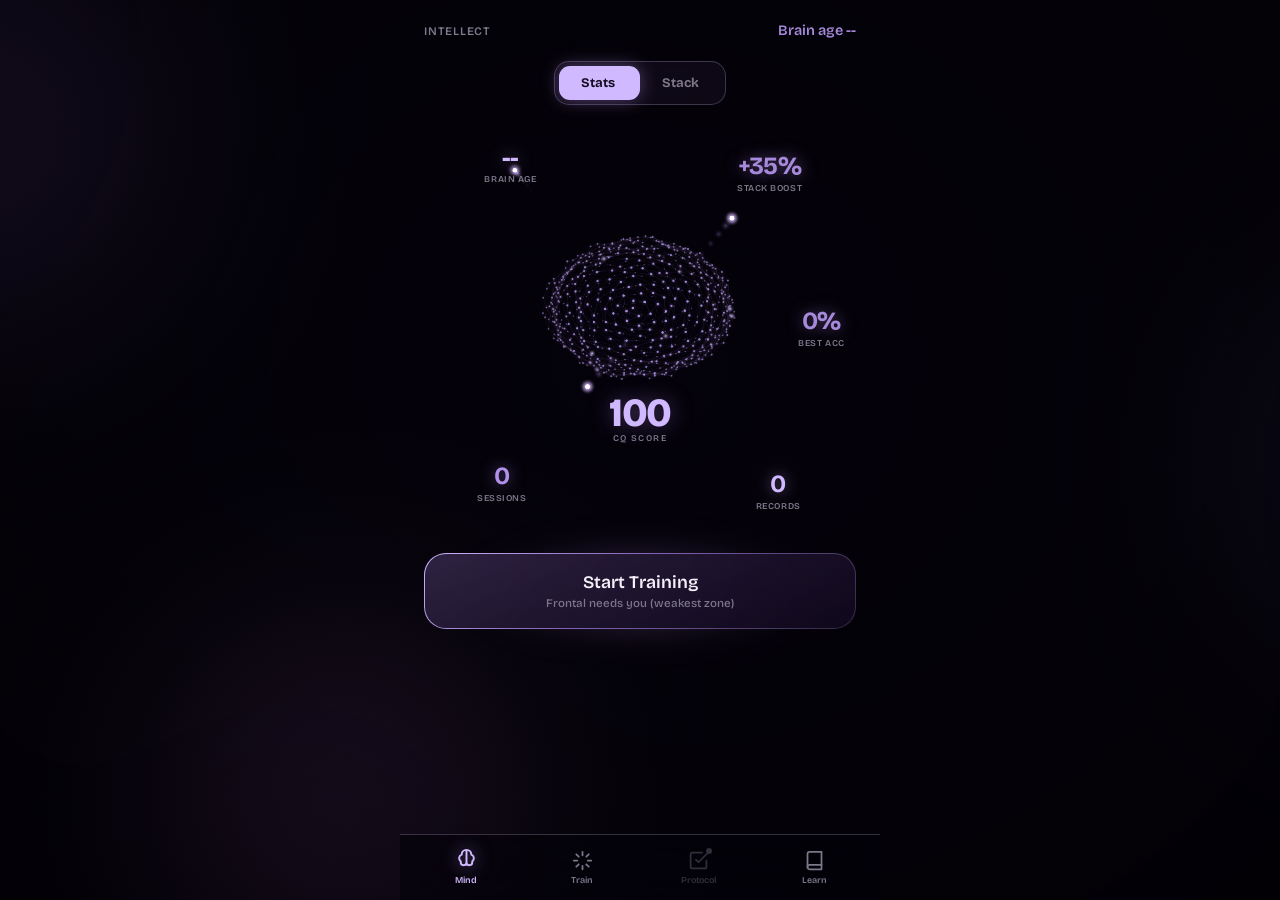
==== index.html @ cccf5d1f "restore: bring back exact v5 (Stats/Stack in-place toggle, straight comets)" ====
<!DOCTYPE html>
<html lang="en">
<head>
  <meta charset="UTF-8">
  <meta name="viewport" content="width=device-width, initial-scale=1.0, maximum-scale=1.0, user-scalable=no, viewport-fit=cover">
  <meta name="theme-color" content="#0c0716">
  <title>BrainMax</title>
  <link rel="preconnect" href="https://fonts.googleapis.com">
  <link rel="preconnect" href="https://fonts.gstatic.com" crossorigin>
  <link href="https://fonts.googleapis.com/css2?family=Bricolage+Grotesque:opsz,wght@12..96,300;12..96,400;12..96,500;12..96,600;12..96,700;12..96,800&family=JetBrains+Mono:wght@500;600;700&display=swap" rel="stylesheet">
  <link rel="stylesheet" href="./styles/tokens.css?v=12">
  <link rel="stylesheet" href="./styles/base.css?v=12">
  <link rel="stylesheet" href="./styles/layout.css?v=12">
  <link rel="stylesheet" href="./styles/stats.css?v=12">
  <link rel="stylesheet" href="./styles/train.css?v=12">
  <link rel="stylesheet" href="./styles/stack.css?v=12">
  <link rel="stylesheet" href="./styles/protocol.css?v=12">
  <link rel="stylesheet" href="./styles/learn.css?v=12">
  <link rel="stylesheet" href="./styles/reader.css?v=12">
  <link rel="stylesheet" href="./styles/game.css?v=12">
</head>
<body>
  <div class="aurora"><div class="aurora-blob ab1"></div><div class="aurora-blob ab2"></div><div class="aurora-blob ab3"></div></div>
  <div class="dim"></div>
  <div class="phone">
    <header class="header"><div class="h-context" id="ctx">Intellect</div><div class="h-age" id="ageBadge">Brain age --</div></header>
    <div class="views"><div class="track" id="track">

      <section class="view enter mind" data-view="mind" id="mindView" data-mode="stats">
        <div class="mode-toggle" id="modeToggle">
          <button class="on" data-mode="stats">Stats</button>
          <button data-mode="stack">Stack</button>
          <span class="mode-pill" id="modePill"></span>
        </div>

        <div class="const-stage" id="constStage">
          <canvas id="statLines"></canvas>

          <div class="brain-layer stats-layer">
            <canvas id="brainCanvas" width="440" height="400"></canvas>
            <div class="bc-cq" id="cqNum">100</div><div class="bc-lbl">CQ Score</div>
          </div>
          <div class="brain-layer stack-layer">
            <canvas id="stackBrain" width="420" height="380"></canvas>
            <div class="sb-syn" id="synergyVal">+42%</div><div class="sb-lbl">Synergy</div>
          </div>

          <div class="node-group stats-nodes">
            <div class="node" style="top:12%;left:20%"><div class="node-v nv-green" id="statAge">--</div><div class="node-l">Brain Age</div></div>
            <div class="node" style="top:14%;left:80%"><div class="node-v nv-warm" id="stackStat">+42%</div><div class="node-l">Stack Boost</div></div>
            <div class="node" style="top:86%;left:18%"><div class="node-v nv-accent" id="statSessions">0</div><div class="node-l">Sessions</div></div>
            <div class="node" style="top:88%;left:82%"><div class="node-v nv-pink" id="statRecords">0</div><div class="node-l">Records</div></div>
            <div class="node" style="top:50%;left:92%"><div class="node-v nv-cyan" id="statBest">0%</div><div class="node-l">Best Acc</div></div>
          </div>
          <div class="node-group stack-nodes" id="stackNodes"></div>
        </div>

        <div class="mind-foot">
          <div class="foot-layer stats-foot">
            <div class="glow-btn"><button class="gb-inner" id="frontierBtn">Start Training<span class="gb-sub" id="fireSub">Your frontier is waiting</span><canvas class="gb-particles" id="fireCanvas"></canvas></button></div>
          </div>
          <div class="foot-layer stack-foot">
            <div class="stack-eff"><div class="eff-item"><div class="eff-v nv-green" id="effCount">5</div><div class="eff-l">Active</div></div><div class="eff-item"><div class="eff-v nv-warm" id="effTotal">+42%</div><div class="eff-l">Total Boost</div></div><div class="eff-item"><div class="eff-v nv-accent" id="effTop">Semax</div><div class="eff-l">Strongest</div></div></div>
            <button class="stack-add" id="addBtn">+ Add compound</button>
          </div>
        </div>
      </section>

      <section class="view train-view" data-view="train">
        <div class="screen-head"><div class="screen-title">Train</div><div class="screen-sub">Swipe cards. Faster + accurate = more CQ.</div></div>
        <div class="tc-wrap"><div class="tc-track" id="tcTrack"></div><div class="tc-explain"><div class="tc-explain-h">What it trains</div><div class="tc-explain-t" id="tcExplainT"></div></div><div class="tc-dots" id="tcDots"></div></div>
      </section>
      <section class="view enter" data-view="protocol">
        <div class="screen-head"><div class="screen-title">Protocol</div><div class="screen-sub">Today's sequence.</div></div>
        <div class="lock-state" id="lockState"><div class="lock-icon"><svg viewBox="0 0 24 24"><rect x="5" y="11" width="14" height="10" rx="2"/><path d="M8 11V7a4 4 0 018 0v4"/></svg></div><div class="lock-title">Complete a session to unlock</div><div class="lock-desc">Your protocol generates after one training session.</div><div class="lock-progress"><div class="lock-bar"><div class="lock-fill" id="lockFill" style="width:0%"></div></div><div class="lock-count" id="lockCount">0 / 1 session</div></div><div class="lock-hint" id="goTrainHint">→ Go to Train</div></div>
        <div class="proto-wrap" id="protoWrap">
          <div class="proto-item"><div class="proto-check on"></div><div><div class="proto-n done">Mental Rotation</div><div class="proto-d">Parietal</div></div></div>
          <div class="proto-item"><div class="proto-check"></div><div><div class="proto-n">Adaptive Math</div><div class="proto-d">Frontal</div></div></div>
          <div class="proto-item"><div class="proto-check"></div><div><div class="proto-n">Creative Flow</div><div class="proto-d">Creativity</div></div></div>
          <div class="proto-item"><div class="proto-check"></div><div><div class="proto-n">Critical Thinking</div><div class="proto-d">Reasoning</div></div></div>
        </div>
      </section>
      <section class="view learn-view" data-view="learn" style="padding:0">
        <div class="map-hint">Pinch to zoom · drag to explore the library</div>
        <div class="map-vp" id="mapVp"><div class="map-world" id="mapWorld"><canvas id="mapLines" width="900" height="900"></canvas></div></div>
      </section>
    </div></div>
    <div class="reader" id="reader"><div class="reader-top"><div class="reader-back" id="readerBack"><svg viewBox="0 0 24 24"><path d="M15 18l-6-6 6-6"/></svg> Back</div></div><div class="reader-body" id="readerBody"></div></div>
    <div class="game" id="game"><div class="game-top"><div class="game-quit" id="gameQuit">✕</div><div class="game-title" id="gameTitle"></div><div class="game-level" id="gameLevel"></div></div><div class="timer-bar"><div class="timer-fill" id="timerFill"></div></div><div class="game-progress"><div class="game-progress-fill" id="gameProg"></div></div><div class="game-body" id="gameBody"></div></div>
    <div class="modal-back" id="modalBack"><div class="modal"><div class="modal-h">Add compound</div><div id="compoundOpts"></div><div class="modal-close" id="modalClose">Cancel</div></div></div>
    <nav class="tabbar">
      <div class="tab active" data-v="0"><svg viewBox="0 0 24 24"><path d="M12 3a5 5 0 0 0-5 5 4 4 0 0 0-1 7v1a3 3 0 0 0 6 0V3zM12 3a5 5 0 0 1 5 5 4 4 0 0 1 1 7v1a3 3 0 0 1-6 0"/></svg><span class="tab-l">Mind</span></div>
      <div class="tab" data-v="1"><svg viewBox="0 0 24 24"><path d="M12 2v4M12 18v4M4.9 4.9l2.8 2.8M16.3 16.3l2.8 2.8M2 12h4M18 12h4M4.9 19.1l2.8-2.8M16.3 7.7l2.8-2.8"/></svg><span class="tab-l">Train</span></div>
      <div class="tab locked" data-v="2" id="protoTab"><span class="tab-lock-dot" id="lockDot"></span><svg viewBox="0 0 24 24"><path d="M9 11l3 3L22 4"/><path d="M21 12v7a2 2 0 01-2 2H5a2 2 0 01-2-2V5a2 2 0 012-2h11"/></svg><span class="tab-l">Protocol</span></div>
      <div class="tab" data-v="3"><svg viewBox="0 0 24 24"><path d="M4 19.5A2.5 2.5 0 016.5 17H20"/><path d="M6.5 2H20v20H6.5A2.5 2.5 0 014 19.5v-15A2.5 2.5 0 016.5 2z"/></svg><span class="tab-l">Learn</span></div>
    </nav>
  </div>
  <script type="module" src="./src/main.js?v=12"></script>
</body>
</html>
---- styles/tokens.css ----
@property --gr { syntax: '<angle>'; initial-value: 0deg; inherits: false; }
:root {
  --bg: oklch(11% 0.03 300);
  --glass: oklch(26% 0.055 300 / 0.3);
  --glass-2: oklch(32% 0.065 300 / 0.42);
  --glass-brd: oklch(80% 0.07 300 / 0.26);
  --text: oklch(96% 0.012 300);
  --text-2: oklch(76% 0.03 300);
  --text-3: oklch(58% 0.03 300);
  --lav: oklch(83% 0.10 300);
  --lav-2: oklch(69% 0.12 300);
  --lav-3: oklch(55% 0.12 300);
  --lav-ink: oklch(18% 0.04 300);
  --purple: oklch(72% 0.13 300);
  --purple-lo: oklch(58% 0.13 300);
  --pink: oklch(80% 0.09 315);
  --green: oklch(81% 0.09 300);
  --warm: oklch(82% 0.09 312);
  --cyan: oklch(80% 0.09 285);
  --red: oklch(64% 0.16 20);
  --gold1: oklch(86% 0.09 300);
  --gold2: oklch(75% 0.12 300);
  --gold3: oklch(61% 0.13 300);
  --glow: oklch(74% 0.13 300);
  --glow2: oklch(80% 0.10 300);
  --safe-b: env(safe-area-inset-bottom, 0px);
  --safe-t: env(safe-area-inset-top, 0px);
  --spring: cubic-bezier(0.34, 1.3, 0.4, 1);
  --ease: cubic-bezier(0.22, 1, 0.36, 1);
  --e-swap: cubic-bezier(0.16, 1, 0.3, 1);
  --smooth: cubic-bezier(0.45, 0, 0.15, 1);
  --a1: oklch(50% 0.14 300);
  --a2: oklch(46% 0.12 288);
  --a3: oklch(52% 0.13 318);
}
---- styles/base.css ----
* { margin: 0; padding: 0; box-sizing: border-box; -webkit-tap-highlight-color: transparent; }
html, body { height: 100%; overflow: hidden; font-family: 'Bricolage Grotesque', system-ui, sans-serif; font-optical-sizing: auto; background: var(--bg); color: var(--text); font-size: 16px; overscroll-behavior: none; -webkit-user-select: none; user-select: none; -webkit-font-smoothing: antialiased; }
button, input { font: inherit; }
body, button, input,
.h-age, .screen-title, .bc-cq, .node-v, .tc-name, .sb-syn, .eff-v,
.reader-h1, .reader-body h2, .lock-title, .game-title, .cr-prompt,
.cr-count, .results-title, .rst-v, .countdown, .stroop-word, .modal-h,
.gb-sub, .rot-btn, .stroop-btn, .sheet-title {
  font-family: 'Bricolage Grotesque', system-ui, sans-serif;
  font-optical-sizing: auto;
}
.aurora { position: fixed; inset: 0; z-index: 0; overflow: hidden; pointer-events: none; }
.aurora-blob { position: absolute; border-radius: 50%; filter: blur(90px); opacity: 0.34; transition: background 1.2s var(--ease); mix-blend-mode: screen; }
.ab1 { width: 440px; height: 440px; top: -12%; left: -22%; background: var(--a1); animation: drift1 22s ease-in-out infinite; }
.ab2 { width: 380px; height: 380px; top: 30%; right: -28%; background: var(--a2); animation: drift2 26s ease-in-out infinite; }
.ab3 { width: 360px; height: 360px; bottom: -10%; left: 12%; background: var(--a3); animation: drift3 24s ease-in-out infinite; }
@keyframes drift1 { 0%,100%{transform:translate(0,0) scale(1)} 33%{transform:translate(60px,80px) scale(1.2)} 66%{transform:translate(-50px,50px) scale(0.85)} }
@keyframes drift2 { 0%,100%{transform:translate(0,0) scale(1)} 50%{transform:translate(-70px,100px) scale(1.3)} }
@keyframes drift3 { 0%,100%{transform:translate(0,0) scale(1)} 40%{transform:translate(80px,-60px) scale(1.15)} 75%{transform:translate(-40px,-80px) scale(0.9)} }
.dim { position: fixed; inset: 0; z-index: 0; pointer-events: none; background: radial-gradient(ellipse at 50% 40%, oklch(9% 0.02 300 / 0.35), oklch(7% 0.02 300 / 0.72)); }
.view::-webkit-scrollbar, .reader-body::-webkit-scrollbar, .modal::-webkit-scrollbar, .game-body::-webkit-scrollbar, .cr-list::-webkit-scrollbar { display: none; }
@keyframes riseIn { from{opacity:0;transform:translateY(22px) scale(0.98)} to{opacity:1;transform:translateY(0) scale(1)} }
@keyframes gRise { from{opacity:0;transform:translateY(12px) scale(0.98)} to{opacity:1;transform:translateY(0) scale(1)} }
@keyframes runborder { to { --gr: 360deg; } }
@keyframes auraBreathe { 0%,100%{opacity:0.32;transform:scale(0.94)} 50%{opacity:0.85;transform:scale(1.05)} }
@keyframes sheen { 0%,55%{transform:translateX(-130%)} 82%,100%{transform:translateX(130%)} }
@keyframes pop { 0%{opacity:0;transform:scale(0.4)} 30%{opacity:1;transform:scale(1.15)} 100%{opacity:0;transform:scale(1)} }
@keyframes cdPop { 0%{opacity:0;transform:scale(1.6)} 40%{opacity:1;transform:scale(1)} 100%{opacity:1} }
---- styles/layout.css ----
.phone { height: 100dvh; display: flex; flex-direction: column; max-width: 480px; margin: 0 auto; position: relative; overflow: hidden; z-index: 1; }
.header { padding: calc(var(--safe-t) + 22px) 24px 6px; display: flex; align-items: center; justify-content: space-between; flex-shrink: 0; }
.h-context { font-size: 0.72rem; font-weight: 600; color: var(--text-3); letter-spacing: 0.08em; text-transform: uppercase; transition: color 0.5s; }
.h-age { font-size: 0.9rem; font-weight: 600; color: var(--lav-2); }
.views { flex: 1; overflow: hidden; position: relative; }
.track { display: flex; width: 100%; height: 100%; transition: transform 0.7s var(--smooth); will-change: transform; }
.view { flex: 0 0 100%; width: 100%; height: 100%; overflow-y: auto; overflow-x: hidden; padding: 0 24px; -webkit-overflow-scrolling: touch; }
.view.enter > * { animation: riseIn 0.7s var(--ease) both; }
.screen-head { padding: 20px 0 8px; }
.screen-title { font-size: 2.1rem; font-weight: 700; letter-spacing: -0.03em; color: var(--lav); }
.screen-sub { font-size: 0.85rem; color: var(--text-3); margin-top: 4px; }
.mind { display: flex; flex-direction: column; }
.mode-toggle { position: relative; align-self: center; display: flex; gap: 2px; margin: 16px 0 2px; padding: 4px; border-radius: 15px; background: var(--glass); border: 1px solid var(--glass-brd); backdrop-filter: blur(14px); -webkit-backdrop-filter: blur(14px); }
.mode-toggle button { position: relative; z-index: 1; border: none; background: none; color: var(--text-3); font-family: inherit; font-size: 0.82rem; font-weight: 700; letter-spacing: 0.01em; padding: 9px 22px; border-radius: 11px; cursor: pointer; transition: color 0.4s var(--ease); }
.mode-toggle button.on { color: var(--lav-ink); }
.mode-pill { position: absolute; z-index: 0; top: 4px; left: 4px; height: calc(100% - 8px); width: calc(50% - 4px); border-radius: 11px; background: var(--lav); box-shadow: 0 0 18px oklch(74% 0.13 300 / 0.4); transition: transform 0.5s var(--e-swap); }
.mind[data-mode="stack"] .mode-pill { transform: translateX(100%); }
.const-stage { position: relative; width: 100%; height: 430px; margin: 6px 0 4px; }
.const-stage canvas#statLines { position: absolute; inset: 0; width: 100%; height: 100%; z-index: 0; }
.brain-layer { position: absolute; top: 50%; left: 50%; transform: translate(-50%,-50%) scale(0.9); z-index: 2; text-align: center; opacity: 0; transition: opacity 0.55s var(--ease), transform 0.55s var(--e-swap); pointer-events: none; }
.node-group { position: absolute; inset: 0; z-index: 3; opacity: 0; transition: opacity 0.55s var(--ease); pointer-events: none; }
.mind[data-mode="stats"] .stats-layer, .mind[data-mode="stack"] .stack-layer { opacity: 1; transform: translate(-50%,-50%) scale(1); }
.mind[data-mode="stats"] .stats-nodes, .mind[data-mode="stack"] .stack-nodes { opacity: 1; pointer-events: auto; }
.mind-foot { position: relative; min-height: 118px; margin-top: 2px; }
.foot-layer { position: absolute; inset: 0; opacity: 0; transition: opacity 0.5s var(--ease); pointer-events: none; }
.mind[data-mode="stats"] .stats-foot, .mind[data-mode="stack"] .stack-foot { opacity: 1; pointer-events: auto; }
.tabbar { flex-shrink: 0; display: flex; background: oklch(10% 0.03 300 / 0.62); backdrop-filter: blur(30px); -webkit-backdrop-filter: blur(30px); border-top: 1px solid var(--glass-brd); padding: 11px 8px calc(var(--safe-b) + 11px); position: relative; }
.tab { flex: 1; display: flex; flex-direction: column; align-items: center; gap: 4px; padding: 4px 0; cursor: pointer; color: var(--text-3); transition: color 0.3s; position: relative; }
.tab.active { color: var(--lav); }
.tab.active svg { filter: drop-shadow(0 0 8px oklch(74% 0.13 300 / 0.7)); transform: translateY(-2px) scale(1.1); }
.tab svg { width: 21px; height: 21px; stroke: currentColor; fill: none; stroke-width: 2; stroke-linecap: round; stroke-linejoin: round; transition: transform 0.3s var(--spring); }
.tab-l { font-size: 0.56rem; font-weight: 600; }
.tab.locked { opacity: 0.38; }
.tab-lock-dot { position: absolute; top: 2px; right: 50%; margin-right: -14px; width: 6px; height: 6px; border-radius: 50%; background: var(--text-3); }
.modal-back { position: absolute; inset: 0; background: oklch(4% 0.01 300 / 0.6); backdrop-filter: blur(8px); z-index: 60; opacity: 0; pointer-events: none; transition: opacity 0.3s; display: flex; align-items: flex-end; }
.modal-back.open { opacity: 1; pointer-events: auto; }
.modal { width: 100%; border-radius: 26px 26px 0 0; padding: 24px 24px calc(var(--safe-b) + 24px); transform: translateY(100%); transition: transform 0.5s var(--smooth); max-height: 80vh; overflow-y: auto; background: oklch(16% 0.04 300 / 0.9); backdrop-filter: blur(30px); border-top: 1px solid var(--glass-brd); }
.modal-back.open .modal { transform: translateY(0); }
.modal-h { font-size: 1.3rem; font-weight: 700; margin-bottom: 6px; }
.compound-opt { display: flex; align-items: center; justify-content: space-between; padding: 15px 4px; border-bottom: 1px solid var(--glass-brd); cursor: pointer; }
.compound-opt:active { opacity: 0.55; }
.co-n { font-size: 0.92rem; font-weight: 600; }
.co-d { font-size: 0.71rem; color: var(--text-3); margin-top: 2px; }
.co-add { color: var(--lav); font-size: 1.4rem; font-weight: 300; }
.modal-close { text-align: center; color: var(--text-3); font-size: 0.9rem; margin-top: 18px; cursor: pointer; }
---- styles/stats.css ----
#brainCanvas { width: 210px; height: 190px; display: block; }
.bc-cq { font-size: 2.5rem; font-weight: 800; letter-spacing: -0.03em; line-height: 1; color: var(--lav); text-shadow: 0 0 22px oklch(74% 0.13 300 / 0.4); margin-top: -10px; }
.bc-lbl { font-size: 0.55rem; font-weight: 600; text-transform: uppercase; letter-spacing: 0.16em; color: var(--text-3); }
.node { position: absolute; text-align: center; transform: translate(-50%,-50%); }
.node-v { font-size: 1.55rem; font-weight: 700; line-height: 1; letter-spacing: -0.02em; }
.node-l { font-size: 0.56rem; font-weight: 600; text-transform: uppercase; letter-spacing: 0.06em; color: var(--text-3); margin-top: 4px; white-space: nowrap; }
.nv-green{color:var(--lav);text-shadow:0 0 16px oklch(83% 0.10 300 / 0.55)} .nv-warm{color:var(--lav-2);text-shadow:0 0 16px oklch(69% 0.12 300 / 0.55)} .nv-accent{color:var(--purple);text-shadow:0 0 16px oklch(72% 0.13 300 / 0.55)} .nv-pink{color:var(--lav);text-shadow:0 0 16px oklch(83% 0.10 300 / 0.5)} .nv-cyan{color:var(--lav-2);text-shadow:0 0 16px oklch(69% 0.12 300 / 0.5)}
.glow-btn { position: relative; border-radius: 22px; padding: 1px; margin: 4px 0; isolation: isolate; background: linear-gradient(140deg, var(--lav) 0%, var(--lav-3) 44%, oklch(30% 0.05 300) 100%); }
.glow-btn::after { content: ''; position: absolute; inset: -16px; border-radius: 34px; z-index: -1; background: radial-gradient(closest-side, oklch(70% 0.14 300 / 0.5), transparent 72%); filter: blur(22px); animation: auraBreathe 5s var(--ease) infinite; }
.gb-inner { position: relative; width: 100%; background: linear-gradient(160deg, oklch(23% 0.05 300 / 0.92), oklch(15% 0.04 300 / 0.96)); backdrop-filter: blur(20px); -webkit-backdrop-filter: blur(20px); color: var(--text); border: none; padding: 18px; border-radius: 21px; font-size: 1.1rem; font-weight: 600; cursor: pointer; transition: transform 0.15s var(--spring); overflow: hidden; }
.gb-inner::before { content: ''; position: absolute; inset: 0; border-radius: inherit; background: linear-gradient(115deg, transparent 34%, oklch(90% 0.07 300 / 0.16) 50%, transparent 64%); transform: translateX(-130%); animation: sheen 5s var(--ease) infinite; pointer-events: none; z-index: 3; }
.gb-inner:active { transform: scale(0.97); }
.gb-sub { display: block; font-size: 0.72rem; font-weight: 500; color: var(--text-3); margin-top: 3px; }
.gb-particles { position: absolute; inset: 0; pointer-events: none; z-index: 2; border-radius: 20px; overflow: hidden; }
---- styles/train.css ----
.train-view { display: flex; flex-direction: column; height: 100%; }
.tc-wrap { flex: 1; display: flex; flex-direction: column; justify-content: center; position: relative; overflow: hidden; }
.tc-track { display: flex; transition: transform 0.6s var(--smooth); will-change: transform; }
.tc-slide { flex: 0 0 88%; padding: 0 5px; transition: all 0.6s var(--smooth); }
.tc-slide:not(.active) { transform: scale(0.9); opacity: 0.5; }
.tc-slide.active { transform: scale(1); opacity: 1; }
.tc-big { border-radius: 26px; padding: 24px; min-height: 300px; display: flex; flex-direction: column; justify-content: space-between; position: relative; overflow: hidden; cursor: pointer; background: linear-gradient(160deg, oklch(35% 0.14 300 / 0.5), oklch(22% 0.09 300 / 0.35)); backdrop-filter: blur(22px); -webkit-backdrop-filter: blur(22px); border: 1px solid oklch(78% 0.1 300 / 0.3); box-shadow: 0 0 40px oklch(55% 0.2 300 / 0.25), inset 0 1px 0 oklch(85% 0.08 300 / 0.15); }
.tc-emoji { font-size: 2.8rem; position: relative; z-index: 1; }
.tc-lvl { position: absolute; top: 22px; right: 24px; z-index: 1; font-family: 'JetBrains Mono', monospace; font-size: 0.72rem; font-weight: 700; background: oklch(24% 0.06 300 / 0.5); backdrop-filter: blur(8px); padding: 5px 11px; border-radius: 10px; color: var(--text); border: 1px solid var(--glass-brd); }
.tc-name { font-family: 'Fraunces', serif; font-size: 1.7rem; font-weight: 600; letter-spacing: -0.02em; position: relative; z-index: 1; margin-bottom: 6px; }
.tc-zone { font-size: 0.78rem; font-weight: 600; color: var(--text); opacity: 0.8; position: relative; z-index: 1; text-transform: uppercase; letter-spacing: 0.06em; }
.tc-play { position: relative; z-index: 1; margin-top: 16px; display: inline-flex; align-items: center; gap: 8px; background: linear-gradient(120deg,var(--gold1),var(--gold2)); color: oklch(18% 0.04 60); padding: 12px 22px; border-radius: 14px; font-weight: 700; font-size: 0.9rem; align-self: flex-start; box-shadow: 0 0 20px oklch(76% 0.16 60 / 0.4); }
.tc-explain { margin: 14px 5px 0; padding: 16px 20px; border-radius: 18px; background: var(--glass); backdrop-filter: blur(18px); -webkit-backdrop-filter: blur(18px); border: 1px solid var(--glass-brd); }
.tc-explain-h { font-size: 0.62rem; font-weight: 700; text-transform: uppercase; letter-spacing: 0.1em; color: var(--gold2); margin-bottom: 6px; }
.tc-explain-t { font-size: 0.88rem; line-height: 1.5; color: var(--text-2); }
.tc-dots { display: flex; gap: 7px; justify-content: center; padding: 18px 0 8px; }
.tc-dot { width: 7px; height: 7px; border-radius: 50%; background: oklch(38% 0.05 300); transition: all 0.5s var(--spring); }
.tc-dot.on { width: 24px; border-radius: 4px; background: linear-gradient(90deg,var(--gold1),var(--gold3)); box-shadow: 0 0 10px oklch(76% 0.16 60 / 0.6); }
---- styles/stack.css ----
#stackBrain { width: 190px; height: 172px; display: block; }
.sb-syn { font-size: 2rem; font-weight: 800; color: var(--lav); text-shadow: 0 0 20px oklch(83% 0.10 300 / 0.55); line-height: 1; margin-top: -8px; }
.sb-lbl { font-size: 0.52rem; font-weight: 600; text-transform: uppercase; letter-spacing: 0.14em; color: var(--text-3); }
.snode { position: absolute; transform: translate(-50%,-50%); display: flex; flex-direction: column; align-items: center; gap: 3px; cursor: pointer; }
.snode-badge { width: 42px; height: 42px; border-radius: 13px; display: flex; align-items: center; justify-content: center; font-size: 0.72rem; font-weight: 800; border: 1px solid var(--glass-brd); backdrop-filter: blur(10px); box-shadow: 0 0 16px currentColor; transition: transform 0.2s var(--spring); }
.snode:active .snode-badge { transform: scale(0.9); }
.snode-nm { font-size: 0.56rem; color: var(--text-2); font-weight: 600; white-space: nowrap; }
.snode-b { font-family: 'JetBrains Mono', monospace; font-size: 0.56rem; font-weight: 700; color: var(--lav); }
.sbadge-cr{background:oklch(30% 0.08 300 / 0.5);color:oklch(80% 0.10 300)} .sbadge-sx{background:oklch(30% 0.08 290 / 0.5);color:oklch(80% 0.10 290)} .sbadge-om{background:oklch(30% 0.08 312 / 0.5);color:oklch(82% 0.09 312)} .sbadge-lm{background:oklch(30% 0.09 320 / 0.5);color:oklch(80% 0.10 320)} .sbadge-lt{background:oklch(30% 0.10 300 / 0.5);color:oklch(78% 0.12 300)}
.stack-add { width: 100%; background: var(--glass); backdrop-filter: blur(14px); border: 1px dashed var(--glass-brd); color: var(--text-2); padding: 15px; border-radius: 16px; font-family: inherit; font-size: 0.85rem; font-weight: 600; cursor: pointer; margin-top: 10px; }
.stack-add:active { background: var(--glass-2); }
.stack-eff { display: flex; justify-content: space-around; }
.eff-item { text-align: center; }
.eff-v { font-size: 1.2rem; font-weight: 700; }
.eff-l { font-size: 0.56rem; color: var(--text-3); text-transform: uppercase; letter-spacing: 0.05em; margin-top: 3px; }
---- styles/protocol.css ----
.lock-state { min-height: 58vh; display: flex; flex-direction: column; align-items: center; justify-content: center; text-align: center; padding: 0 20px; }
.lock-icon { width: 66px; height: 66px; border-radius: 22px; background: var(--glass); backdrop-filter: blur(14px); border: 1px solid var(--glass-brd); display: flex; align-items: center; justify-content: center; margin-bottom: 22px; }
.lock-icon svg { width: 28px; height: 28px; stroke: var(--text-3); fill: none; stroke-width: 2; }
.lock-title { font-family: 'Fraunces', serif; font-size: 1.2rem; font-weight: 600; margin-bottom: 10px; }
.lock-desc { font-size: 0.88rem; color: var(--text-3); line-height: 1.5; max-width: 30ch; margin-bottom: 26px; }
.lock-progress { width: 100%; max-width: 260px; }
.lock-bar { height: 6px; background: oklch(25% 0.04 300 / 0.4); border-radius: 4px; overflow: hidden; }
.lock-fill { height: 100%; background: linear-gradient(90deg,var(--gold1),var(--gold3)); border-radius: 4px; transition: width 0.7s var(--spring); }
.lock-count { font-size: 0.74rem; color: var(--text-3); margin-top: 12px; font-family: 'JetBrains Mono', monospace; }
.lock-hint { font-size: 0.82rem; color: var(--gold2); margin-top: 20px; font-weight: 700; cursor: pointer; }
.proto-wrap { display: none; padding-bottom: 24px; }
.proto-wrap.unlocked { display: block; }
.proto-item { display: flex; align-items: center; gap: 15px; padding: 15px 4px; border-bottom: 1px solid var(--glass-brd); cursor: pointer; }
.proto-item:last-child { border-bottom: none; }
.proto-check { width: 25px; height: 25px; border-radius: 8px; border: 2px solid var(--glass-brd); flex-shrink: 0; display: flex; align-items: center; justify-content: center; transition: all 0.3s var(--spring); }
.proto-check.on { background: var(--green); border-color: var(--green); box-shadow: 0 0 14px var(--green); }
.proto-check.on::after { content: '✓'; color: oklch(12% 0.02 150); font-size: 0.82rem; font-weight: 800; }
.proto-n { font-size: 0.9rem; font-weight: 600; }
.proto-n.done { color: var(--text-3); text-decoration: line-through; }
.proto-d { font-size: 0.71rem; color: var(--text-3); margin-top: 2px; }
---- styles/learn.css ----
.learn-view { display: flex; flex-direction: column; height: 100%; position: relative; }
.map-hint { position: absolute; top: 8px; left: 0; right: 0; text-align: center; font-size: 0.68rem; color: var(--text-3); z-index: 5; pointer-events: none; }
.map-vp { flex: 1; overflow: hidden; position: relative; touch-action: none; }
.map-world { position: absolute; top: 0; left: 0; width: 900px; height: 900px; transform-origin: 0 0; }
.map-world canvas#mapLines { position: absolute; inset: 0; }
.map-node { position: absolute; transform: translate(-50%,-50%); display: flex; flex-direction: column; align-items: center; gap: 6px; cursor: pointer; z-index: 2; }
.map-circ { width: 68px; height: 68px; border-radius: 50%; display: flex; align-items: center; justify-content: center; font-size: 1.7rem; border: 1.5px solid var(--glass-brd); backdrop-filter: blur(10px); transition: transform 0.2s var(--spring); }
.map-node:active .map-circ { transform: scale(0.9); }
.map-circ.unlocked { background: linear-gradient(160deg, oklch(40% 0.16 300 / 0.6), oklch(22% 0.08 300 / 0.4)); box-shadow: 0 0 26px oklch(62% 0.22 300 / 0.55); }
.map-circ.locked { background: oklch(16% 0.03 300 / 0.5); filter: grayscale(0.6) brightness(0.6); }
.map-nm { font-size: 0.62rem; font-weight: 600; text-align: center; max-width: 90px; line-height: 1.2; }
.map-circ.locked + .map-nm { color: var(--text-3); }
---- styles/reader.css ----
.reader { position: absolute; inset: 0; background: var(--bg); z-index: 50; transform: translateX(100%); transition: transform 0.5s var(--smooth); display: flex; flex-direction: column; }
.reader.open { transform: translateX(0); }
.reader-top { padding: calc(var(--safe-t) + 16px) 24px 12px; display: flex; align-items: center; flex-shrink: 0; border-bottom: 1px solid var(--glass-brd); }
.reader-back { display: flex; align-items: center; gap: 6px; color: var(--gold2); font-size: 0.9rem; font-weight: 700; cursor: pointer; }
.reader-back svg { width: 18px; height: 18px; stroke: currentColor; fill: none; stroke-width: 2.2; }
.reader-body { flex: 1; overflow-y: auto; padding: 24px 24px calc(var(--safe-b) + 40px); }
.reader-tier { font-size: 0.66rem; font-weight: 700; text-transform: uppercase; letter-spacing: 0.08em; margin-bottom: 14px; color: var(--gold2); }
.reader-h1 { font-family: 'Fraunces', serif; font-size: 1.7rem; font-weight: 600; letter-spacing: -0.02em; line-height: 1.2; margin-bottom: 8px; }
.reader-meta { font-size: 0.78rem; color: var(--text-3); margin-bottom: 26px; }
.reader-body p { font-size: 1rem; line-height: 1.75; color: var(--text-2); margin-bottom: 18px; }
.reader-body h2 { font-family: 'Fraunces', serif; font-size: 1.2rem; font-weight: 600; margin: 28px 0 12px; }
.reader-body strong { color: var(--text); font-weight: 600; }
.reader-body .callout { border-radius: 14px; padding: 16px 18px; margin: 20px 0; font-size: 0.92rem; line-height: 1.6; color: var(--text-2); background: var(--glass); border: 1px solid var(--glass-brd); }
---- styles/game.css ----
.game { position: absolute; inset: 0; background: var(--bg); z-index: 70; transform: translateY(100%); transition: transform 0.55s var(--smooth); display: flex; flex-direction: column; }
.game.open { transform: translateY(0); }
.game-top { padding: calc(var(--safe-t) + 18px) 24px 12px; display: flex; align-items: center; justify-content: space-between; flex-shrink: 0; }
.game-quit { color: var(--text-3); font-size: 1.6rem; cursor: pointer; line-height: 1; padding: 4px; }
.game-title { font-family: 'Fraunces', serif; font-size: 0.95rem; font-weight: 600; }
.game-level { font-family: 'JetBrains Mono', monospace; font-size: 0.75rem; color: var(--gold2); font-weight: 700; }
.timer-bar { height: 4px; background: oklch(25% 0.04 300 / 0.4); margin: 0 24px; border-radius: 2px; overflow: hidden; flex-shrink: 0; }
.timer-fill { height: 100%; background: linear-gradient(90deg,var(--gold1),var(--pink)); border-radius: 2px; width: 100%; }
.game-progress { height: 3px; background: oklch(25% 0.04 300 / 0.4); margin: 6px 24px 0; border-radius: 2px; overflow: hidden; flex-shrink: 0; }
.game-progress-fill { height: 100%; background: linear-gradient(90deg,var(--gold1),var(--gold3)); border-radius: 2px; width: 0%; transition: width 0.4s var(--ease); }
.game-body { flex: 1; display: flex; flex-direction: column; align-items: center; justify-content: center; padding: 18px 24px calc(var(--safe-b) + 26px); position: relative; overflow-y: auto; }
.game-body > * { animation: gRise 0.5s var(--ease) both; }
.game-hint { position: absolute; top: 12px; left: 0; right: 0; text-align: center; font-size: 0.78rem; color: var(--text-2); padding: 0 20px; line-height: 1.4; }
.rot-pair { display: flex; align-items: center; justify-content: center; gap: 8px; margin-bottom: 40px; }
.rot-fig { width: 138px; height: 138px; border-radius: 20px; display: flex; align-items: center; justify-content: center; background: var(--glass); backdrop-filter: blur(10px); border: 1px solid var(--glass-brd); }
.rot-fig svg { width: 116px; height: 116px; }
.rot-vs { color: var(--text-3); font-size: 0.7rem; font-weight: 700; text-transform: uppercase; letter-spacing: 0.1em; }
.rot-controls { display: flex; gap: 12px; width: 100%; max-width: 340px; }
.rot-btn { flex: 1; padding: 20px; border-radius: 18px; border: 1px solid var(--glass-brd); background: var(--glass-2); backdrop-filter: blur(12px); color: var(--text); font-family: 'Sora', sans-serif; font-size: 0.95rem; font-weight: 700; cursor: pointer; transition: all 0.15s var(--spring); }
.rot-btn:active { transform: scale(0.94); }
.rot-btn.correct { background: oklch(35% 0.1 150 / 0.6); border-color: var(--green); color: var(--green); box-shadow: 0 0 20px oklch(60% 0.15 150 / 0.4); }
.rot-btn.wrong { background: oklch(35% 0.1 25 / 0.6); border-color: var(--red); color: var(--red); }
.rot-btn.reveal { border-color: var(--green); }
.math-q { font-family: 'JetBrains Mono', monospace; font-size: 3rem; font-weight: 700; letter-spacing: -0.02em; margin-bottom: 26px; text-align: center; }
.math-input { font-family: 'JetBrains Mono', monospace; font-size: 2rem; font-weight: 600; text-align: center; min-width: 160px; padding: 10px 20px; border-radius: 14px; color: var(--text); margin-bottom: 22px; background: var(--glass); backdrop-filter: blur(10px); border: 1px solid var(--glass-brd); }
.math-pad { display: grid; grid-template-columns: repeat(3,1fr); gap: 10px; width: 100%; max-width: 300px; }
.math-key { padding: 17px; border-radius: 14px; color: var(--text); font-family: 'JetBrains Mono', monospace; font-size: 1.3rem; font-weight: 600; cursor: pointer; transition: all 0.12s var(--spring); background: var(--glass); backdrop-filter: blur(10px); border: 1px solid var(--glass-brd); }
.math-key:active { transform: scale(0.92); }
.math-key.ok { background: linear-gradient(135deg,var(--gold1),var(--gold3)); color: oklch(15% 0.03 60); border-color: transparent; }
.math-feedback { position: absolute; top: 28%; font-size: 4rem; opacity: 0; pointer-events: none; }
.math-feedback.show { animation: pop 0.6s var(--spring); }
.grid9 { width: 250px; height: 250px; display: grid; grid-template-columns: repeat(3,1fr); grid-template-rows: repeat(3,1fr); gap: 10px; margin-bottom: 26px; }
.cell { border-radius: 16px; transition: all 0.2s var(--spring); background: var(--glass); backdrop-filter: blur(10px); border: 1px solid var(--glass-brd); }
.cell.lit { background: linear-gradient(135deg,var(--a1),var(--a3)); box-shadow: 0 0 34px oklch(65% 0.24 300 / 0.8); transform: scale(1.06); }
.status-txt { color: var(--text-3); font-size: 0.85rem; }
.stroop-word { font-family: 'Fraunces', serif; font-size: 3.6rem; font-weight: 700; margin-bottom: 40px; letter-spacing: -0.02em; }
.stroop-opts, .ct-opts { display: grid; grid-template-columns: 1fr 1fr; gap: 10px; width: 100%; max-width: 320px; }
.stroop-btn { padding: 18px; border-radius: 16px; color: var(--text); font-family: 'Sora', sans-serif; font-size: 1rem; font-weight: 700; cursor: pointer; transition: all 0.12s var(--spring); background: var(--glass); backdrop-filter: blur(10px); border: 1px solid var(--glass-brd); }
.stroop-btn:active { transform: scale(0.93); }
.stroop-btn.correct { border-color: var(--green); background: oklch(30% 0.08 150 / 0.6); }
.stroop-btn.wrong { border-color: var(--red); background: oklch(30% 0.08 25 / 0.6); }
.ct-scenario { border-radius: 18px; padding: 18px 20px; font-size: 1rem; line-height: 1.55; color: var(--text); margin-bottom: 18px; max-width: 360px; background: var(--glass); backdrop-filter: blur(10px); border: 1px solid var(--glass-brd); }
.ct-q { font-size: 0.85rem; color: var(--text-2); text-align: center; margin-bottom: 16px; }
.ct-btn { padding: 16px 18px; border-radius: 16px; color: var(--text); font-size: 0.92rem; font-weight: 600; cursor: pointer; transition: all 0.12s var(--spring); text-align: left; line-height: 1.4; background: var(--glass); backdrop-filter: blur(10px); border: 1px solid var(--glass-brd); }
.ct-btn:active { transform: scale(0.97); }
.ct-btn.correct { border-color: var(--green); background: oklch(30% 0.08 150 / 0.6); }
.ct-btn.wrong { border-color: var(--red); background: oklch(30% 0.08 25 / 0.6); }
.ct-opts { grid-template-columns: 1fr; }
.cr-prompt { font-family: 'Fraunces', serif; font-size: 1.7rem; font-weight: 600; text-align: center; margin-bottom: 6px; letter-spacing: -0.02em; }
.cr-sub { font-size: 0.8rem; color: var(--text-3); text-align: center; margin-bottom: 18px; }
.cr-count { font-family: 'Fraunces', serif; font-size: 3rem; font-weight: 700; color: var(--cyan); text-align: center; line-height: 1; margin-bottom: 4px; }
.cr-count-l { font-size: 0.65rem; color: var(--text-3); text-transform: uppercase; letter-spacing: 0.08em; text-align: center; margin-bottom: 18px; }
.cr-inputrow { display: flex; gap: 8px; width: 100%; max-width: 340px; margin-bottom: 14px; }
.cr-field { flex: 1; padding: 15px 16px; border-radius: 14px; color: var(--text); font-size: 0.95rem; font-family: inherit; background: var(--glass); backdrop-filter: blur(10px); border: 1px solid var(--glass-brd); }
.cr-field:focus { outline: none; border-color: var(--cyan); }
.cr-send { padding: 15px 20px; border-radius: 14px; background: linear-gradient(135deg,var(--blue),var(--cyan)); color: oklch(12% 0.02 210); border: none; font-weight: 700; font-size: 1rem; cursor: pointer; }
.cr-list { width: 100%; max-width: 340px; display: flex; flex-direction: column; gap: 6px; max-height: 26vh; overflow-y: auto; }
.cr-chip { border-radius: 12px; padding: 10px 14px; font-size: 0.88rem; color: var(--text-2); background: var(--glass); backdrop-filter: blur(10px); border: 1px solid var(--glass-brd); }
.results { text-align: center; display: none; flex-direction: column; align-items: center; width: 100%; }
.results.show { display: flex; }
.results-icon { font-size: 3.6rem; margin-bottom: 12px; animation: pop 0.7s var(--spring); }
.results-title { font-family: 'Fraunces', serif; font-size: 1.6rem; font-weight: 600; letter-spacing: -0.02em; margin-bottom: 6px; }
.pr-badge { font-size: 0.72rem; font-weight: 700; color: oklch(15% 0.02 70); background: var(--warm); padding: 5px 12px; border-radius: 20px; margin-bottom: 18px; text-transform: uppercase; letter-spacing: 0.05em; }
.results-stats { display: flex; gap: 26px; margin: 8px 0 22px; }
.rst { text-align: center; }
.rst-v { font-family: 'Fraunces', serif; font-size: 1.8rem; font-weight: 700; }
.rst-l { font-size: 0.64rem; color: var(--text-3); text-transform: uppercase; letter-spacing: 0.06em; margin-top: 4px; }
.trained { border-radius: 18px; padding: 18px 20px; width: 100%; max-width: 320px; margin-bottom: 22px; text-align: left; background: var(--glass); backdrop-filter: blur(14px); border: 1px solid var(--glass-brd); }
.trained-h { font-size: 0.64rem; font-weight: 700; text-transform: uppercase; letter-spacing: 0.09em; color: var(--text-3); margin-bottom: 12px; }
.trained-row { display: flex; align-items: center; gap: 10px; margin-bottom: 8px; }
.trained-row:last-child { margin-bottom: 0; }
.trained-dot { width: 8px; height: 8px; border-radius: 50%; flex-shrink: 0; }
.trained-zone { flex: 1; font-size: 0.85rem; font-weight: 500; }
.trained-gain { font-family: 'JetBrains Mono', monospace; font-size: 0.82rem; font-weight: 700; color: var(--green); }
.trained-lvl { font-size: 0.75rem; color: var(--gold2); margin-top: 10px; font-weight: 600; }
.results-cta { width: 100%; max-width: 320px; background: linear-gradient(135deg,var(--gold1),var(--gold3)); color: oklch(15% 0.03 60); border: none; padding: 17px; border-radius: 18px; font-family: 'Fraunces', serif; font-size: 1rem; font-weight: 600; cursor: pointer; }
.countdown { font-family: 'Fraunces', serif; font-size: 6rem; font-weight: 700; background: linear-gradient(135deg,var(--gold1),var(--gold3)); -webkit-background-clip: text; background-clip: text; color: transparent; animation: cdPop 0.7s var(--spring); }
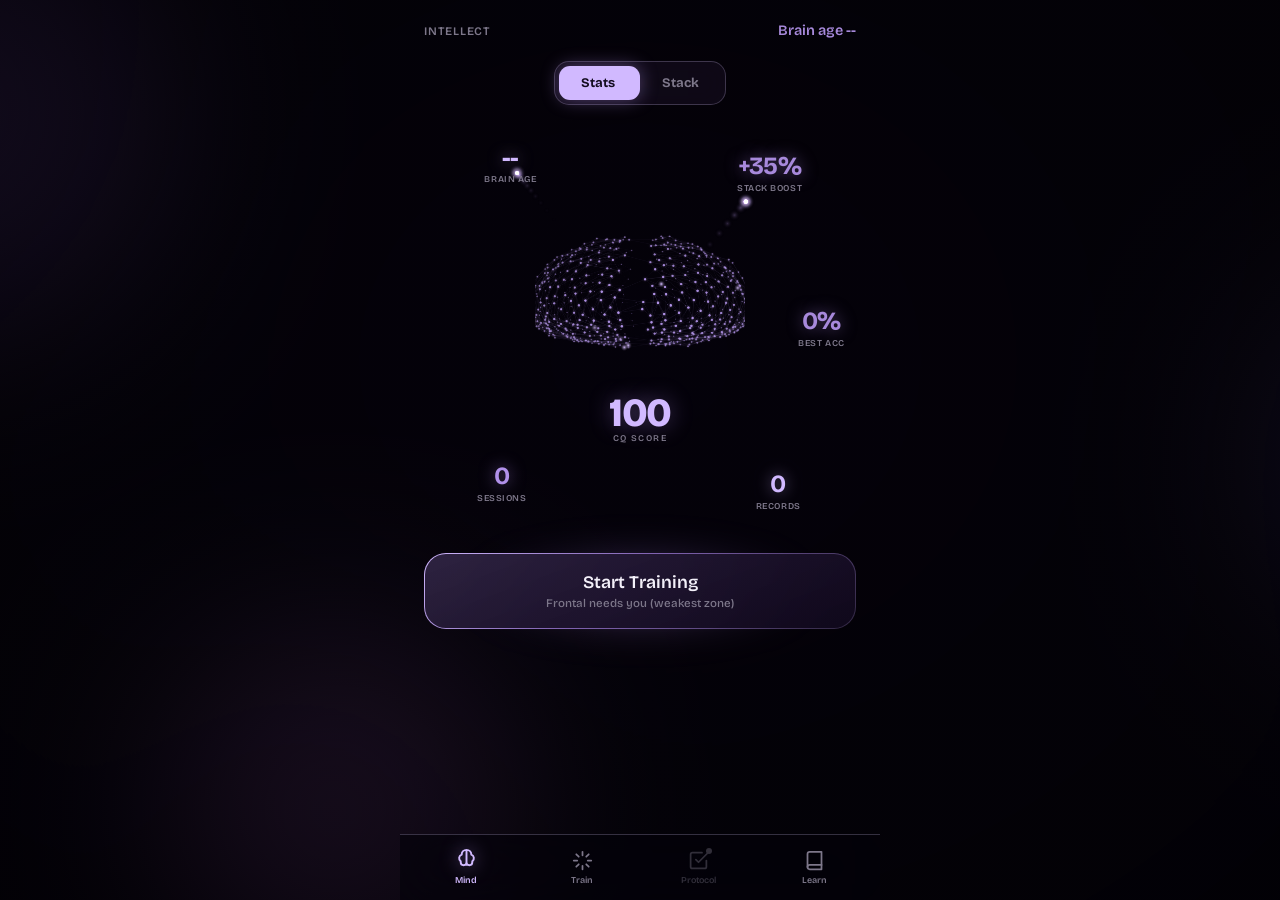
==== commit 726cc667: "fix: brain-shaped point cloud (wide, flat-bottom, central fissure) with gentle front-facing sway ins" ====
--- a/index.html
+++ b/index.html
@@ -8,16 +8,16 @@
   <link rel="preconnect" href="https://fonts.googleapis.com">
   <link rel="preconnect" href="https://fonts.gstatic.com" crossorigin>
   <link href="https://fonts.googleapis.com/css2?family=Bricolage+Grotesque:opsz,wght@12..96,300;12..96,400;12..96,500;12..96,600;12..96,700;12..96,800&family=JetBrains+Mono:wght@500;600;700&display=swap" rel="stylesheet">
-  <link rel="stylesheet" href="./styles/tokens.css?v=12">
-  <link rel="stylesheet" href="./styles/base.css?v=12">
-  <link rel="stylesheet" href="./styles/layout.css?v=12">
-  <link rel="stylesheet" href="./styles/stats.css?v=12">
-  <link rel="stylesheet" href="./styles/train.css?v=12">
-  <link rel="stylesheet" href="./styles/stack.css?v=12">
-  <link rel="stylesheet" href="./styles/protocol.css?v=12">
-  <link rel="stylesheet" href="./styles/learn.css?v=12">
-  <link rel="stylesheet" href="./styles/reader.css?v=12">
-  <link rel="stylesheet" href="./styles/game.css?v=12">
+  <link rel="stylesheet" href="./styles/tokens.css?v=13">
+  <link rel="stylesheet" href="./styles/base.css?v=13">
+  <link rel="stylesheet" href="./styles/layout.css?v=13">
+  <link rel="stylesheet" href="./styles/stats.css?v=13">
+  <link rel="stylesheet" href="./styles/train.css?v=13">
+  <link rel="stylesheet" href="./styles/stack.css?v=13">
+  <link rel="stylesheet" href="./styles/protocol.css?v=13">
+  <link rel="stylesheet" href="./styles/learn.css?v=13">
+  <link rel="stylesheet" href="./styles/reader.css?v=13">
+  <link rel="stylesheet" href="./styles/game.css?v=13">
 </head>
 <body>
   <div class="aurora"><div class="aurora-blob ab1"></div><div class="aurora-blob ab2"></div><div class="aurora-blob ab3"></div></div>
@@ -95,6 +95,6 @@
       <div class="tab" data-v="3"><svg viewBox="0 0 24 24"><path d="M4 19.5A2.5 2.5 0 016.5 17H20"/><path d="M6.5 2H20v20H6.5A2.5 2.5 0 014 19.5v-15A2.5 2.5 0 016.5 2z"/></svg><span class="tab-l">Learn</span></div>
     </nav>
   </div>
-  <script type="module" src="./src/main.js?v=12"></script>
+  <script type="module" src="./src/main.js?v=13"></script>
 </body>
 </html>
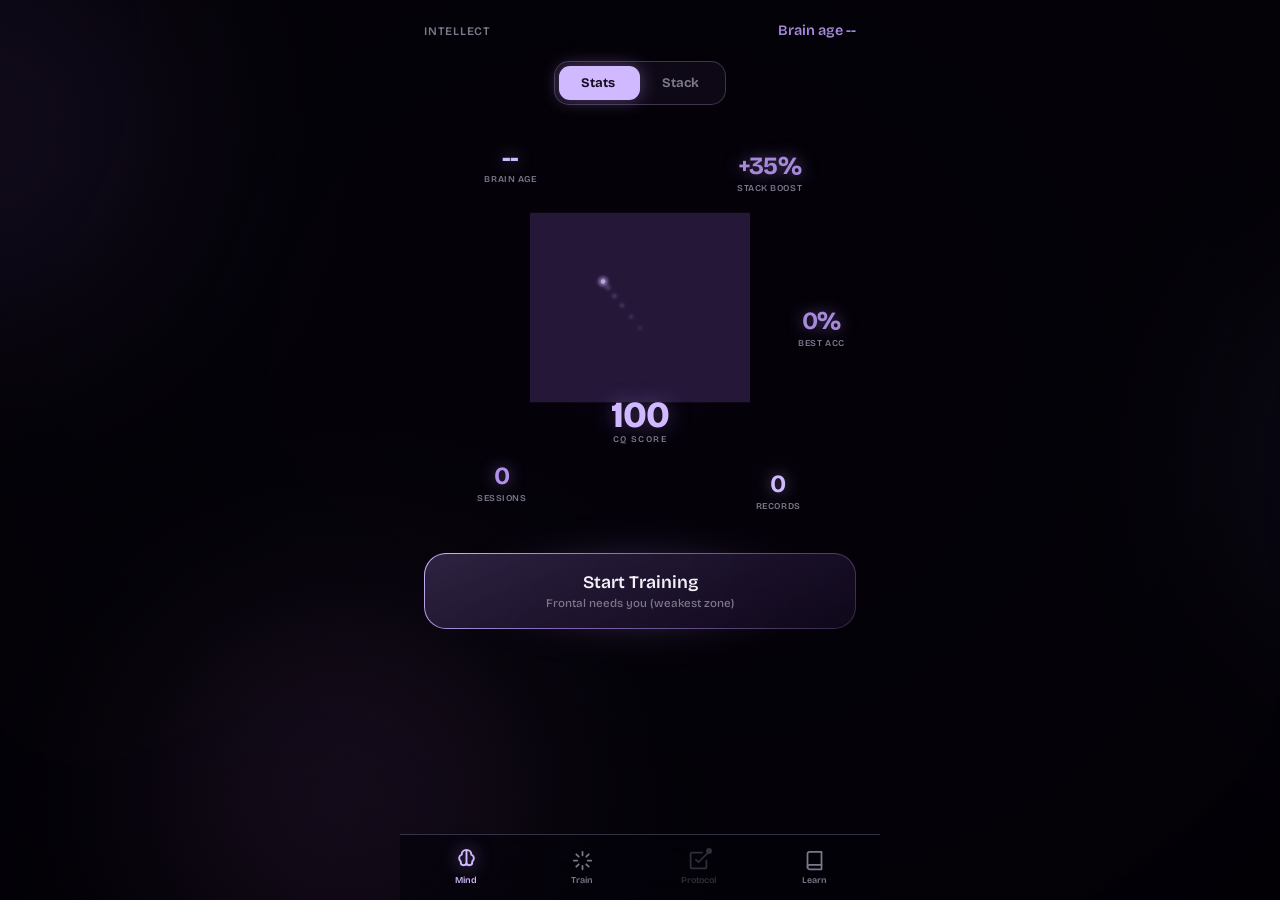
==== commit d00cdbf6: "feat: real anatomical brain silhouette (outline + gyri folds + traveling impulses) replacing dot bal" ====
--- a/index.html
+++ b/index.html
@@ -8,16 +8,16 @@
   <link rel="preconnect" href="https://fonts.googleapis.com">
   <link rel="preconnect" href="https://fonts.gstatic.com" crossorigin>
   <link href="https://fonts.googleapis.com/css2?family=Bricolage+Grotesque:opsz,wght@12..96,300;12..96,400;12..96,500;12..96,600;12..96,700;12..96,800&family=JetBrains+Mono:wght@500;600;700&display=swap" rel="stylesheet">
-  <link rel="stylesheet" href="./styles/tokens.css?v=13">
-  <link rel="stylesheet" href="./styles/base.css?v=13">
-  <link rel="stylesheet" href="./styles/layout.css?v=13">
-  <link rel="stylesheet" href="./styles/stats.css?v=13">
-  <link rel="stylesheet" href="./styles/train.css?v=13">
-  <link rel="stylesheet" href="./styles/stack.css?v=13">
-  <link rel="stylesheet" href="./styles/protocol.css?v=13">
-  <link rel="stylesheet" href="./styles/learn.css?v=13">
-  <link rel="stylesheet" href="./styles/reader.css?v=13">
-  <link rel="stylesheet" href="./styles/game.css?v=13">
+  <link rel="stylesheet" href="./styles/tokens.css?v=14">
+  <link rel="stylesheet" href="./styles/base.css?v=14">
+  <link rel="stylesheet" href="./styles/layout.css?v=14">
+  <link rel="stylesheet" href="./styles/stats.css?v=14">
+  <link rel="stylesheet" href="./styles/train.css?v=14">
+  <link rel="stylesheet" href="./styles/stack.css?v=14">
+  <link rel="stylesheet" href="./styles/protocol.css?v=14">
+  <link rel="stylesheet" href="./styles/learn.css?v=14">
+  <link rel="stylesheet" href="./styles/reader.css?v=14">
+  <link rel="stylesheet" href="./styles/game.css?v=14">
 </head>
 <body>
   <div class="aurora"><div class="aurora-blob ab1"></div><div class="aurora-blob ab2"></div><div class="aurora-blob ab3"></div></div>
@@ -37,11 +37,11 @@
           <canvas id="statLines"></canvas>
 
           <div class="brain-layer stats-layer">
-            <canvas id="brainCanvas" width="440" height="400"></canvas>
+            <canvas id="brainCanvas" width="460" height="400"></canvas>
             <div class="bc-cq" id="cqNum">100</div><div class="bc-lbl">CQ Score</div>
           </div>
           <div class="brain-layer stack-layer">
-            <canvas id="stackBrain" width="420" height="380"></canvas>
+            <canvas id="stackBrain" width="460" height="400"></canvas>
             <div class="sb-syn" id="synergyVal">+42%</div><div class="sb-lbl">Synergy</div>
           </div>
 
@@ -95,6 +95,6 @@
       <div class="tab" data-v="3"><svg viewBox="0 0 24 24"><path d="M4 19.5A2.5 2.5 0 016.5 17H20"/><path d="M6.5 2H20v20H6.5A2.5 2.5 0 014 19.5v-15A2.5 2.5 0 016.5 2z"/></svg><span class="tab-l">Learn</span></div>
     </nav>
   </div>
-  <script type="module" src="./src/main.js?v=13"></script>
+  <script type="module" src="./src/main.js?v=14"></script>
 </body>
 </html>
--- a/styles/stats.css
+++ b/styles/stats.css
@@ -1,5 +1,5 @@
-#brainCanvas { width: 210px; height: 190px; display: block; }
-.bc-cq { font-size: 2.5rem; font-weight: 800; letter-spacing: -0.03em; line-height: 1; color: var(--lav); text-shadow: 0 0 22px oklch(74% 0.13 300 / 0.4); margin-top: -10px; }
+#brainCanvas { width: 220px; height: 190px; display: block; }
+.bc-cq { font-size: 2.3rem; font-weight: 800; letter-spacing: -0.03em; line-height: 1; color: var(--lav); text-shadow: 0 0 22px oklch(74% 0.13 300 / 0.4); margin-top: -6px; }
 .bc-lbl { font-size: 0.55rem; font-weight: 600; text-transform: uppercase; letter-spacing: 0.16em; color: var(--text-3); }
 .node { position: absolute; text-align: center; transform: translate(-50%,-50%); }
 .node-v { font-size: 1.55rem; font-weight: 700; line-height: 1; letter-spacing: -0.02em; }
--- a/styles/stack.css
+++ b/styles/stack.css
@@ -1,5 +1,5 @@
-#stackBrain { width: 190px; height: 172px; display: block; }
-.sb-syn { font-size: 2rem; font-weight: 800; color: var(--lav); text-shadow: 0 0 20px oklch(83% 0.10 300 / 0.55); line-height: 1; margin-top: -8px; }
+#stackBrain { width: 220px; height: 190px; display: block; }
+.sb-syn { font-size: 2rem; font-weight: 800; color: var(--lav); text-shadow: 0 0 20px oklch(83% 0.10 300 / 0.55); line-height: 1; margin-top: -6px; }
 .sb-lbl { font-size: 0.52rem; font-weight: 600; text-transform: uppercase; letter-spacing: 0.14em; color: var(--text-3); }
 .snode { position: absolute; transform: translate(-50%,-50%); display: flex; flex-direction: column; align-items: center; gap: 3px; cursor: pointer; }
 .snode-badge { width: 42px; height: 42px; border-radius: 13px; display: flex; align-items: center; justify-content: center; font-size: 0.72rem; font-weight: 800; border: 1px solid var(--glass-brd); backdrop-filter: blur(10px); box-shadow: 0 0 16px currentColor; transition: transform 0.2s var(--spring); }
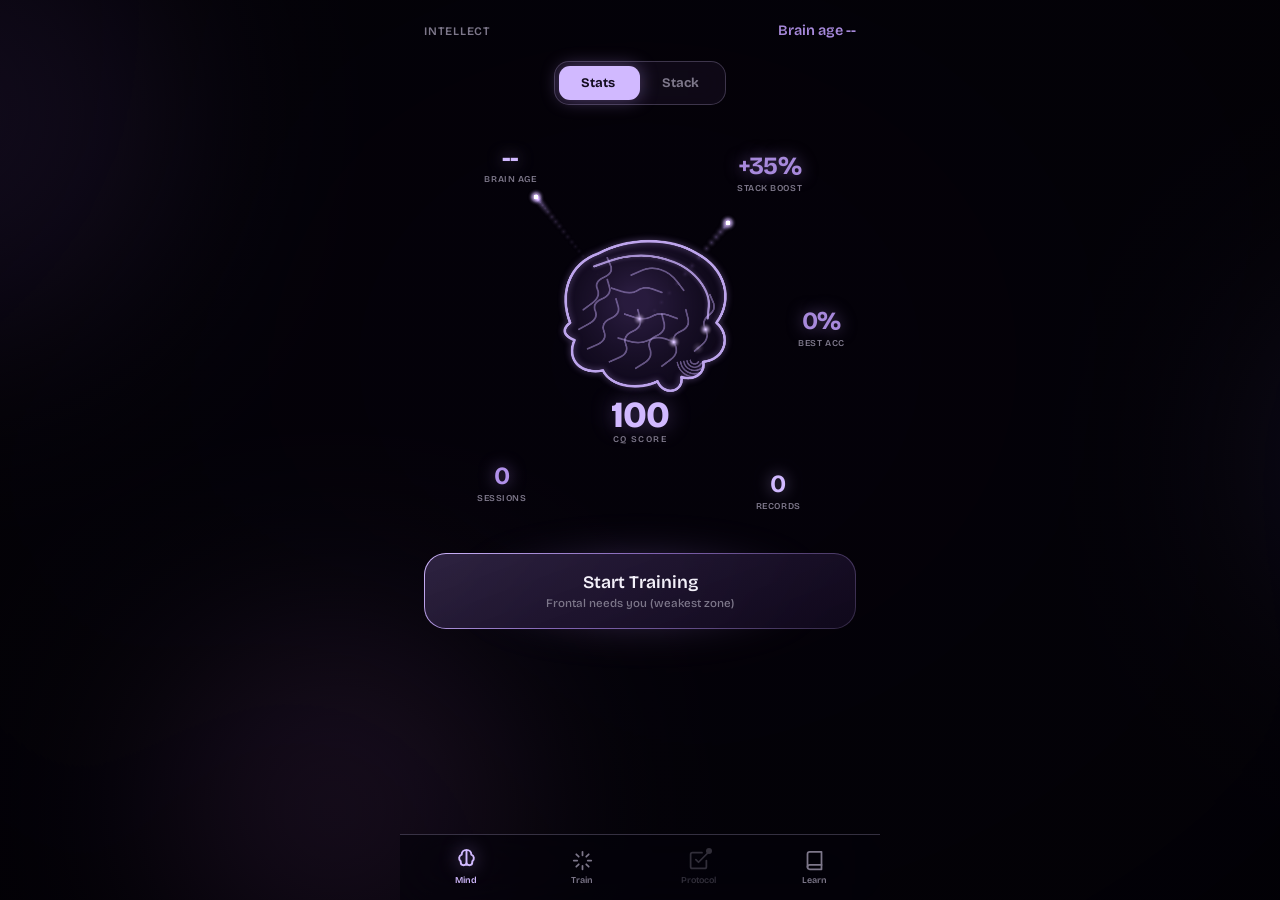
==== commit d58e2de9: "chore: bust cache for new brain (v15, versioned brain import)" ====
--- a/index.html
+++ b/index.html
@@ -8,16 +8,16 @@
   <link rel="preconnect" href="https://fonts.googleapis.com">
   <link rel="preconnect" href="https://fonts.gstatic.com" crossorigin>
   <link href="https://fonts.googleapis.com/css2?family=Bricolage+Grotesque:opsz,wght@12..96,300;12..96,400;12..96,500;12..96,600;12..96,700;12..96,800&family=JetBrains+Mono:wght@500;600;700&display=swap" rel="stylesheet">
-  <link rel="stylesheet" href="./styles/tokens.css?v=14">
-  <link rel="stylesheet" href="./styles/base.css?v=14">
-  <link rel="stylesheet" href="./styles/layout.css?v=14">
-  <link rel="stylesheet" href="./styles/stats.css?v=14">
-  <link rel="stylesheet" href="./styles/train.css?v=14">
-  <link rel="stylesheet" href="./styles/stack.css?v=14">
-  <link rel="stylesheet" href="./styles/protocol.css?v=14">
-  <link rel="stylesheet" href="./styles/learn.css?v=14">
-  <link rel="stylesheet" href="./styles/reader.css?v=14">
-  <link rel="stylesheet" href="./styles/game.css?v=14">
+  <link rel="stylesheet" href="./styles/tokens.css?v=15">
+  <link rel="stylesheet" href="./styles/base.css?v=15">
+  <link rel="stylesheet" href="./styles/layout.css?v=15">
+  <link rel="stylesheet" href="./styles/stats.css?v=15">
+  <link rel="stylesheet" href="./styles/train.css?v=15">
+  <link rel="stylesheet" href="./styles/stack.css?v=15">
+  <link rel="stylesheet" href="./styles/protocol.css?v=15">
+  <link rel="stylesheet" href="./styles/learn.css?v=15">
+  <link rel="stylesheet" href="./styles/reader.css?v=15">
+  <link rel="stylesheet" href="./styles/game.css?v=15">
 </head>
 <body>
   <div class="aurora"><div class="aurora-blob ab1"></div><div class="aurora-blob ab2"></div><div class="aurora-blob ab3"></div></div>
@@ -95,6 +95,6 @@
       <div class="tab" data-v="3"><svg viewBox="0 0 24 24"><path d="M4 19.5A2.5 2.5 0 016.5 17H20"/><path d="M6.5 2H20v20H6.5A2.5 2.5 0 014 19.5v-15A2.5 2.5 0 016.5 2z"/></svg><span class="tab-l">Learn</span></div>
     </nav>
   </div>
-  <script type="module" src="./src/main.js?v=14"></script>
+  <script type="module" src="./src/main.js?v=15"></script>
 </body>
 </html>
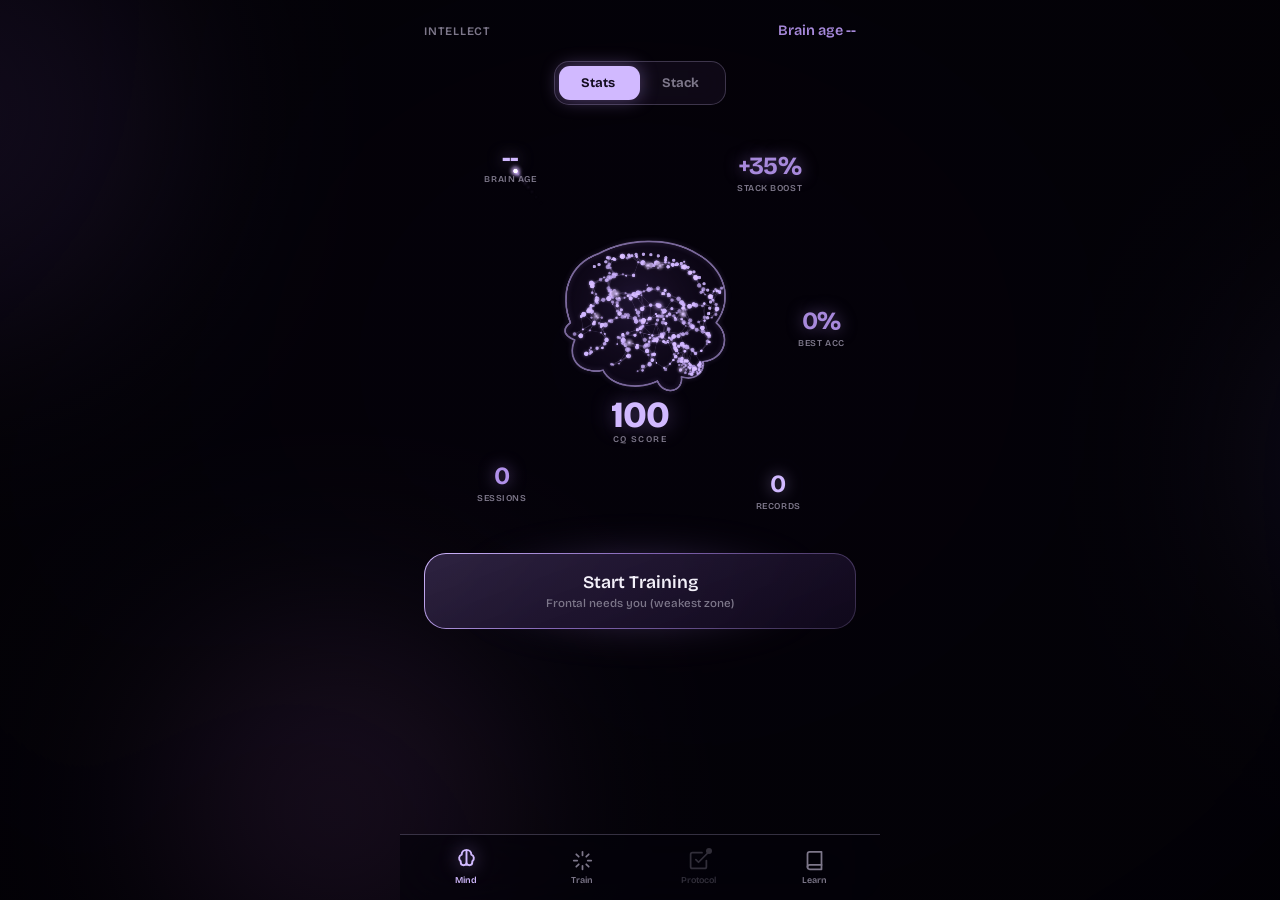
==== commit 1ee2ee1b: "feat: point-cloud brain — dots sampled along gyri folds + neighbor link lines + impulses (reference-" ====
--- a/index.html
+++ b/index.html
@@ -8,16 +8,16 @@
   <link rel="preconnect" href="https://fonts.googleapis.com">
   <link rel="preconnect" href="https://fonts.gstatic.com" crossorigin>
   <link href="https://fonts.googleapis.com/css2?family=Bricolage+Grotesque:opsz,wght@12..96,300;12..96,400;12..96,500;12..96,600;12..96,700;12..96,800&family=JetBrains+Mono:wght@500;600;700&display=swap" rel="stylesheet">
-  <link rel="stylesheet" href="./styles/tokens.css?v=15">
-  <link rel="stylesheet" href="./styles/base.css?v=15">
-  <link rel="stylesheet" href="./styles/layout.css?v=15">
-  <link rel="stylesheet" href="./styles/stats.css?v=15">
-  <link rel="stylesheet" href="./styles/train.css?v=15">
-  <link rel="stylesheet" href="./styles/stack.css?v=15">
-  <link rel="stylesheet" href="./styles/protocol.css?v=15">
-  <link rel="stylesheet" href="./styles/learn.css?v=15">
-  <link rel="stylesheet" href="./styles/reader.css?v=15">
-  <link rel="stylesheet" href="./styles/game.css?v=15">
+  <link rel="stylesheet" href="./styles/tokens.css?v=16">
+  <link rel="stylesheet" href="./styles/base.css?v=16">
+  <link rel="stylesheet" href="./styles/layout.css?v=16">
+  <link rel="stylesheet" href="./styles/stats.css?v=16">
+  <link rel="stylesheet" href="./styles/train.css?v=16">
+  <link rel="stylesheet" href="./styles/stack.css?v=16">
+  <link rel="stylesheet" href="./styles/protocol.css?v=16">
+  <link rel="stylesheet" href="./styles/learn.css?v=16">
+  <link rel="stylesheet" href="./styles/reader.css?v=16">
+  <link rel="stylesheet" href="./styles/game.css?v=16">
 </head>
 <body>
   <div class="aurora"><div class="aurora-blob ab1"></div><div class="aurora-blob ab2"></div><div class="aurora-blob ab3"></div></div>
@@ -95,6 +95,6 @@
       <div class="tab" data-v="3"><svg viewBox="0 0 24 24"><path d="M4 19.5A2.5 2.5 0 016.5 17H20"/><path d="M6.5 2H20v20H6.5A2.5 2.5 0 014 19.5v-15A2.5 2.5 0 016.5 2z"/></svg><span class="tab-l">Learn</span></div>
     </nav>
   </div>
-  <script type="module" src="./src/main.js?v=15"></script>
+  <script type="module" src="./src/main.js?v=16"></script>
 </body>
 </html>
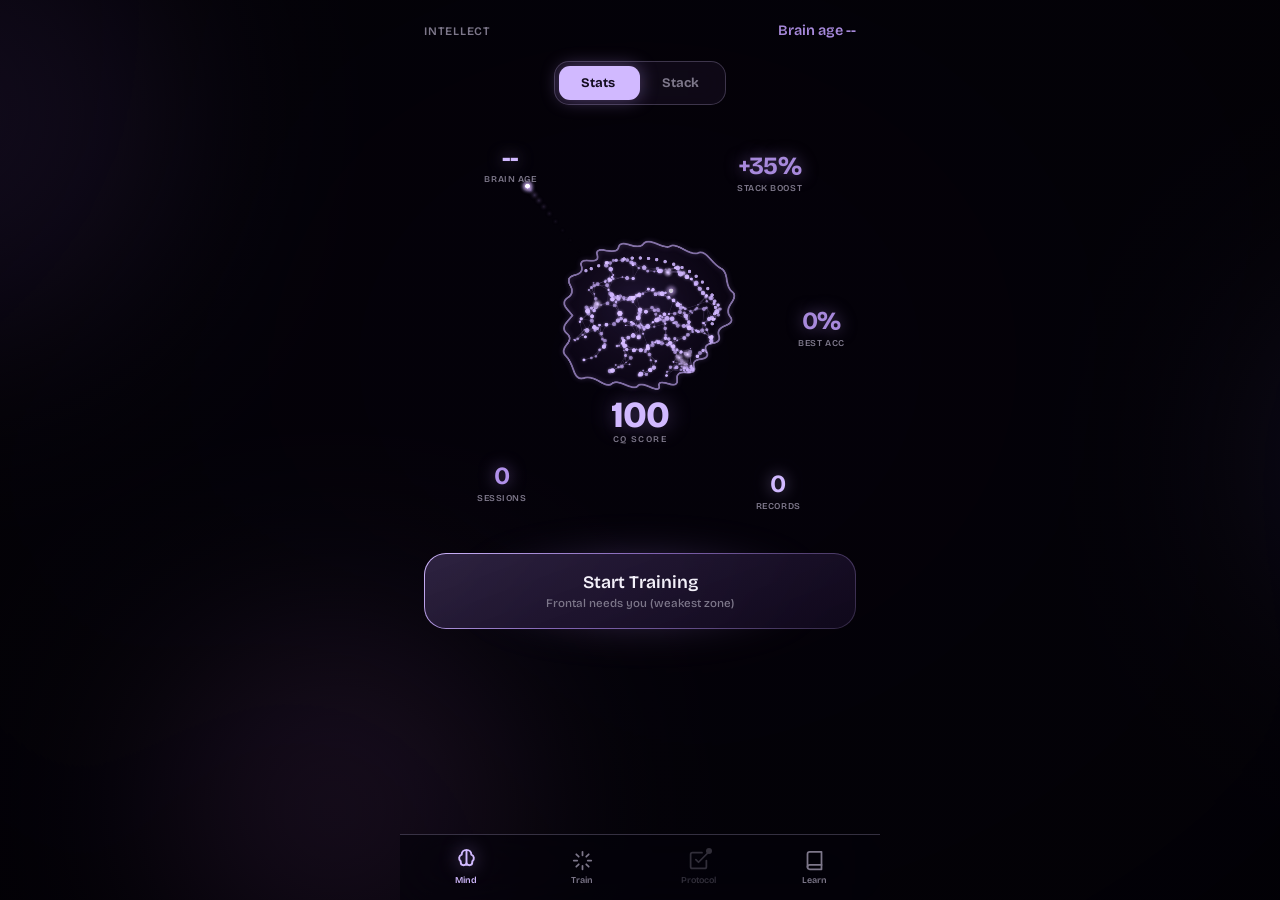
==== commit da3d7eab: "fix: scalloped brain silhouette (bumpy lobed top edge + frontal lobe + cerebellum) so it reads as a " ====
--- a/index.html
+++ b/index.html
@@ -8,16 +8,16 @@
   <link rel="preconnect" href="https://fonts.googleapis.com">
   <link rel="preconnect" href="https://fonts.gstatic.com" crossorigin>
   <link href="https://fonts.googleapis.com/css2?family=Bricolage+Grotesque:opsz,wght@12..96,300;12..96,400;12..96,500;12..96,600;12..96,700;12..96,800&family=JetBrains+Mono:wght@500;600;700&display=swap" rel="stylesheet">
-  <link rel="stylesheet" href="./styles/tokens.css?v=16">
-  <link rel="stylesheet" href="./styles/base.css?v=16">
-  <link rel="stylesheet" href="./styles/layout.css?v=16">
-  <link rel="stylesheet" href="./styles/stats.css?v=16">
-  <link rel="stylesheet" href="./styles/train.css?v=16">
-  <link rel="stylesheet" href="./styles/stack.css?v=16">
-  <link rel="stylesheet" href="./styles/protocol.css?v=16">
-  <link rel="stylesheet" href="./styles/learn.css?v=16">
-  <link rel="stylesheet" href="./styles/reader.css?v=16">
-  <link rel="stylesheet" href="./styles/game.css?v=16">
+  <link rel="stylesheet" href="./styles/tokens.css?v=17">
+  <link rel="stylesheet" href="./styles/base.css?v=17">
+  <link rel="stylesheet" href="./styles/layout.css?v=17">
+  <link rel="stylesheet" href="./styles/stats.css?v=17">
+  <link rel="stylesheet" href="./styles/train.css?v=17">
+  <link rel="stylesheet" href="./styles/stack.css?v=17">
+  <link rel="stylesheet" href="./styles/protocol.css?v=17">
+  <link rel="stylesheet" href="./styles/learn.css?v=17">
+  <link rel="stylesheet" href="./styles/reader.css?v=17">
+  <link rel="stylesheet" href="./styles/game.css?v=17">
 </head>
 <body>
   <div class="aurora"><div class="aurora-blob ab1"></div><div class="aurora-blob ab2"></div><div class="aurora-blob ab3"></div></div>
@@ -95,6 +95,6 @@
       <div class="tab" data-v="3"><svg viewBox="0 0 24 24"><path d="M4 19.5A2.5 2.5 0 016.5 17H20"/><path d="M6.5 2H20v20H6.5A2.5 2.5 0 014 19.5v-15A2.5 2.5 0 016.5 2z"/></svg><span class="tab-l">Learn</span></div>
     </nav>
   </div>
-  <script type="module" src="./src/main.js?v=16"></script>
+  <script type="module" src="./src/main.js?v=17"></script>
 </body>
 </html>
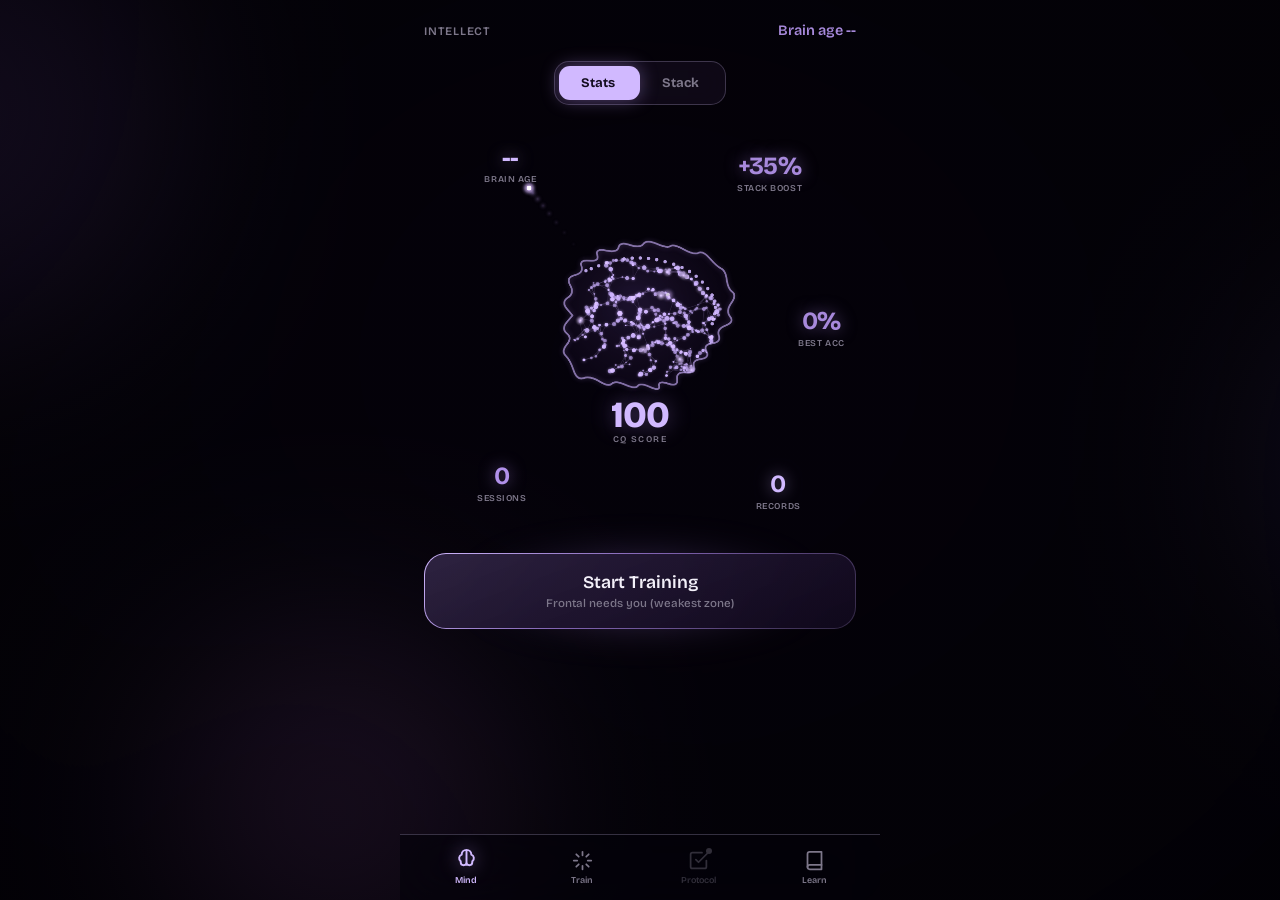
==== commit 263e4708: "fix: cache-bust to v18 so main.js loads all six game imports (games now open)" ====
--- a/index.html
+++ b/index.html
@@ -8,16 +8,16 @@
   <link rel="preconnect" href="https://fonts.googleapis.com">
   <link rel="preconnect" href="https://fonts.gstatic.com" crossorigin>
   <link href="https://fonts.googleapis.com/css2?family=Bricolage+Grotesque:opsz,wght@12..96,300;12..96,400;12..96,500;12..96,600;12..96,700;12..96,800&family=JetBrains+Mono:wght@500;600;700&display=swap" rel="stylesheet">
-  <link rel="stylesheet" href="./styles/tokens.css?v=17">
-  <link rel="stylesheet" href="./styles/base.css?v=17">
-  <link rel="stylesheet" href="./styles/layout.css?v=17">
-  <link rel="stylesheet" href="./styles/stats.css?v=17">
-  <link rel="stylesheet" href="./styles/train.css?v=17">
-  <link rel="stylesheet" href="./styles/stack.css?v=17">
-  <link rel="stylesheet" href="./styles/protocol.css?v=17">
-  <link rel="stylesheet" href="./styles/learn.css?v=17">
-  <link rel="stylesheet" href="./styles/reader.css?v=17">
-  <link rel="stylesheet" href="./styles/game.css?v=17">
+  <link rel="stylesheet" href="./styles/tokens.css?v=18">
+  <link rel="stylesheet" href="./styles/base.css?v=18">
+  <link rel="stylesheet" href="./styles/layout.css?v=18">
+  <link rel="stylesheet" href="./styles/stats.css?v=18">
+  <link rel="stylesheet" href="./styles/train.css?v=18">
+  <link rel="stylesheet" href="./styles/stack.css?v=18">
+  <link rel="stylesheet" href="./styles/protocol.css?v=18">
+  <link rel="stylesheet" href="./styles/learn.css?v=18">
+  <link rel="stylesheet" href="./styles/reader.css?v=18">
+  <link rel="stylesheet" href="./styles/game.css?v=18">
 </head>
 <body>
   <div class="aurora"><div class="aurora-blob ab1"></div><div class="aurora-blob ab2"></div><div class="aurora-blob ab3"></div></div>
@@ -74,10 +74,10 @@
         <div class="screen-head"><div class="screen-title">Protocol</div><div class="screen-sub">Today's sequence.</div></div>
         <div class="lock-state" id="lockState"><div class="lock-icon"><svg viewBox="0 0 24 24"><rect x="5" y="11" width="14" height="10" rx="2"/><path d="M8 11V7a4 4 0 018 0v4"/></svg></div><div class="lock-title">Complete a session to unlock</div><div class="lock-desc">Your protocol generates after one training session.</div><div class="lock-progress"><div class="lock-bar"><div class="lock-fill" id="lockFill" style="width:0%"></div></div><div class="lock-count" id="lockCount">0 / 1 session</div></div><div class="lock-hint" id="goTrainHint">→ Go to Train</div></div>
         <div class="proto-wrap" id="protoWrap">
-          <div class="proto-item"><div class="proto-check on"></div><div><div class="proto-n done">Mental Rotation</div><div class="proto-d">Parietal</div></div></div>
-          <div class="proto-item"><div class="proto-check"></div><div><div class="proto-n">Adaptive Math</div><div class="proto-d">Frontal</div></div></div>
-          <div class="proto-item"><div class="proto-check"></div><div><div class="proto-n">Creative Flow</div><div class="proto-d">Creativity</div></div></div>
-          <div class="proto-item"><div class="proto-check"></div><div><div class="proto-n">Critical Thinking</div><div class="proto-d">Reasoning</div></div></div>
+          <div class="proto-item"><div class="proto-check on"></div><div><div class="proto-n done">Shadow Match</div><div class="proto-d">Parietal</div></div></div>
+          <div class="proto-item"><div class="proto-check"></div><div><div class="proto-n">Living Equation</div><div class="proto-d">Frontal</div></div></div>
+          <div class="proto-item"><div class="proto-check"></div><div><div class="proto-n">Bridge Forge</div><div class="proto-d">Creativity</div></div></div>
+          <div class="proto-item"><div class="proto-check"></div><div><div class="proto-n">Relation Forge</div><div class="proto-d">Reasoning</div></div></div>
         </div>
       </section>
       <section class="view learn-view" data-view="learn" style="padding:0">
@@ -95,6 +95,6 @@
       <div class="tab" data-v="3"><svg viewBox="0 0 24 24"><path d="M4 19.5A2.5 2.5 0 016.5 17H20"/><path d="M6.5 2H20v20H6.5A2.5 2.5 0 014 19.5v-15A2.5 2.5 0 016.5 2z"/></svg><span class="tab-l">Learn</span></div>
     </nav>
   </div>
-  <script type="module" src="./src/main.js?v=17"></script>
+  <script type="module" src="./src/main.js?v=18"></script>
 </body>
 </html>
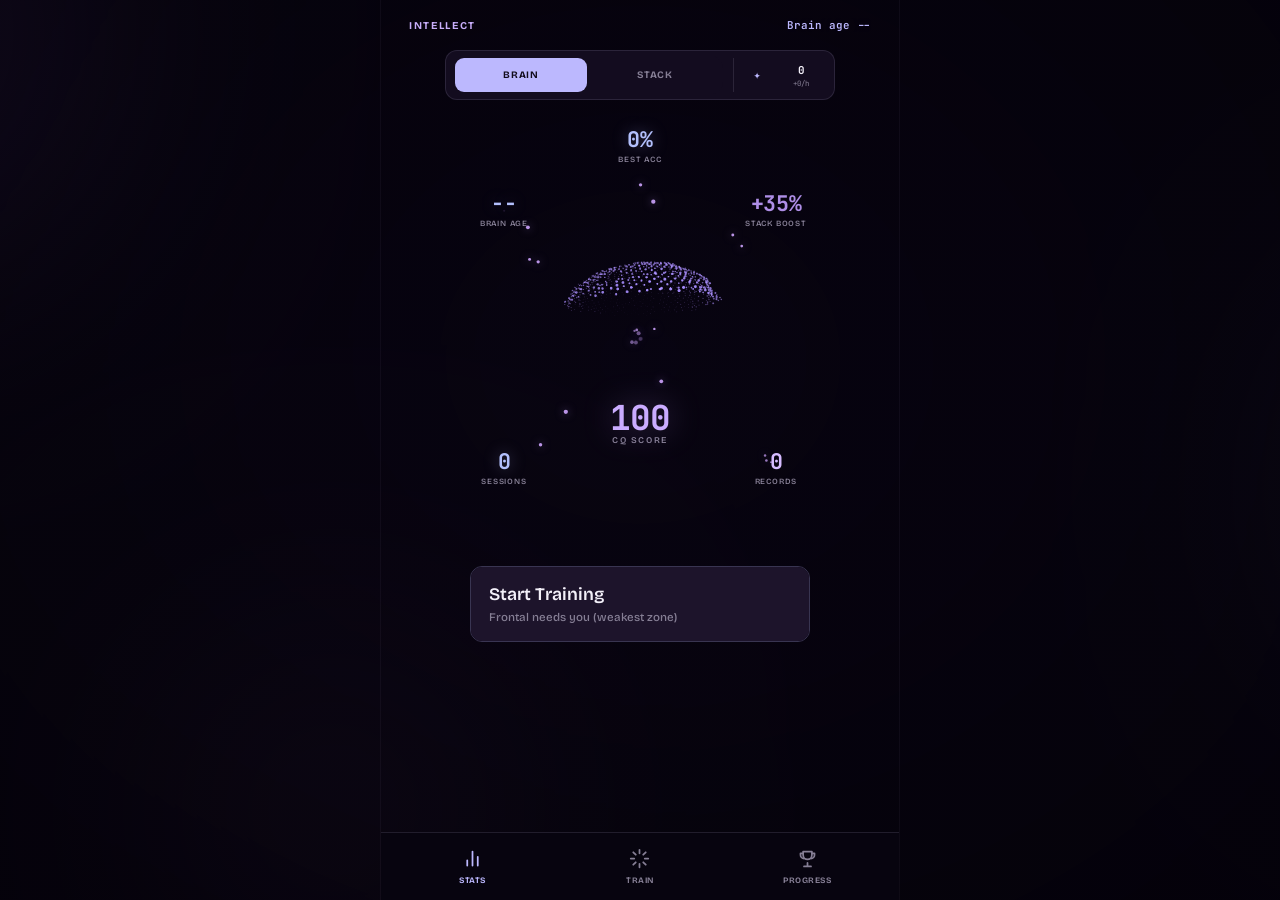
==== commit 060777a0: "Replace Learn tab with ranked personal progress" ====
--- a/index.html
+++ b/index.html
@@ -8,16 +8,17 @@
   <link rel="preconnect" href="https://fonts.googleapis.com">
   <link rel="preconnect" href="https://fonts.gstatic.com" crossorigin>
   <link href="https://fonts.googleapis.com/css2?family=Bricolage+Grotesque:opsz,wght@12..96,300;12..96,400;12..96,500;12..96,600;12..96,700;12..96,800&family=JetBrains+Mono:wght@500;600;700&display=swap" rel="stylesheet">
-  <link rel="stylesheet" href="./styles/tokens.css?v=18">
-  <link rel="stylesheet" href="./styles/base.css?v=18">
-  <link rel="stylesheet" href="./styles/layout.css?v=18">
-  <link rel="stylesheet" href="./styles/stats.css?v=18">
-  <link rel="stylesheet" href="./styles/train.css?v=18">
-  <link rel="stylesheet" href="./styles/stack.css?v=18">
-  <link rel="stylesheet" href="./styles/protocol.css?v=18">
-  <link rel="stylesheet" href="./styles/learn.css?v=18">
-  <link rel="stylesheet" href="./styles/reader.css?v=18">
-  <link rel="stylesheet" href="./styles/game.css?v=18">
+  <link rel="stylesheet" href="./styles/tokens.css">
+  <link rel="stylesheet" href="./styles/base.css">
+  <link rel="stylesheet" href="./styles/layout.css">
+  <link rel="stylesheet" href="./styles/stats.css">
+  <link rel="stylesheet" href="./styles/train.css">
+  <link rel="stylesheet" href="./styles/stack.css">
+  <link rel="stylesheet" href="./styles/protocol.css">
+  <link rel="stylesheet" href="./styles/learn.css">
+  <link rel="stylesheet" href="./styles/progress.css">
+  <link rel="stylesheet" href="./styles/reader.css">
+  <link rel="stylesheet" href="./styles/game.css">
 </head>
 <body>
   <div class="aurora"><div class="aurora-blob ab1"></div><div class="aurora-blob ab2"></div><div class="aurora-blob ab3"></div></div>
@@ -25,76 +26,52 @@
   <div class="phone">
     <header class="header"><div class="h-context" id="ctx">Intellect</div><div class="h-age" id="ageBadge">Brain age --</div></header>
     <div class="views"><div class="track" id="track">
-
-      <section class="view enter mind" data-view="mind" id="mindView" data-mode="stats">
-        <div class="mode-toggle" id="modeToggle">
-          <button class="on" data-mode="stats">Stats</button>
-          <button data-mode="stack">Stack</button>
-          <span class="mode-pill" id="modePill"></span>
+      <section class="view enter" data-view="stats"><div>
+        <div class="constellation">
+          <canvas id="statLines"></canvas>
+          <div class="brain-center"><canvas id="brainCanvas" width="300" height="270"></canvas><div class="bc-cq" id="cqNum">100</div><div class="bc-lbl">CQ Score</div></div>
+          <div class="node" style="top:14%;left:20%"><div class="node-v nv-green" id="statAge">--</div><div class="node-l">Brain Age</div></div>
+          <div class="node" style="top:16%;left:80%"><div class="node-v nv-warm" id="stackStat">+42%</div><div class="node-l">Stack Boost</div></div>
+          <div class="node" style="top:82%;left:18%"><div class="node-v nv-accent" id="statSessions">0</div><div class="node-l">Sessions</div></div>
+          <div class="node" style="top:84%;left:82%"><div class="node-v nv-pink" id="statRecords">0</div><div class="node-l">Records</div></div>
+          <div class="node" style="top:50%;left:90%"><div class="node-v nv-cyan" id="statBest">0%</div><div class="node-l">Best Acc</div></div>
         </div>
-
-        <div class="const-stage" id="constStage">
-          <canvas id="statLines"></canvas>
-
-          <div class="brain-layer stats-layer">
-            <canvas id="brainCanvas" width="460" height="400"></canvas>
-            <div class="bc-cq" id="cqNum">100</div><div class="bc-lbl">CQ Score</div>
-          </div>
-          <div class="brain-layer stack-layer">
-            <canvas id="stackBrain" width="460" height="400"></canvas>
-            <div class="sb-syn" id="synergyVal">+42%</div><div class="sb-lbl">Synergy</div>
-          </div>
-
-          <div class="node-group stats-nodes">
-            <div class="node" style="top:12%;left:20%"><div class="node-v nv-green" id="statAge">--</div><div class="node-l">Brain Age</div></div>
-            <div class="node" style="top:14%;left:80%"><div class="node-v nv-warm" id="stackStat">+42%</div><div class="node-l">Stack Boost</div></div>
-            <div class="node" style="top:86%;left:18%"><div class="node-v nv-accent" id="statSessions">0</div><div class="node-l">Sessions</div></div>
-            <div class="node" style="top:88%;left:82%"><div class="node-v nv-pink" id="statRecords">0</div><div class="node-l">Records</div></div>
-            <div class="node" style="top:50%;left:92%"><div class="node-v nv-cyan" id="statBest">0%</div><div class="node-l">Best Acc</div></div>
-          </div>
-          <div class="node-group stack-nodes" id="stackNodes"></div>
-        </div>
-
-        <div class="mind-foot">
-          <div class="foot-layer stats-foot">
-            <div class="glow-btn"><button class="gb-inner" id="frontierBtn">Start Training<span class="gb-sub" id="fireSub">Your frontier is waiting</span><canvas class="gb-particles" id="fireCanvas"></canvas></button></div>
-          </div>
-          <div class="foot-layer stack-foot">
-            <div class="stack-eff"><div class="eff-item"><div class="eff-v nv-green" id="effCount">5</div><div class="eff-l">Active</div></div><div class="eff-item"><div class="eff-v nv-warm" id="effTotal">+42%</div><div class="eff-l">Total Boost</div></div><div class="eff-item"><div class="eff-v nv-accent" id="effTop">Semax</div><div class="eff-l">Strongest</div></div></div>
-            <button class="stack-add" id="addBtn">+ Add compound</button>
-          </div>
-        </div>
-      </section>
-
+        <div class="glow-btn"><button class="gb-inner" id="frontierBtn">Start Training<span class="gb-sub" id="fireSub">Your frontier is waiting</span><canvas class="gb-particles" id="fireCanvas"></canvas></button></div>
+      </div></section>
       <section class="view train-view" data-view="train">
         <div class="screen-head"><div class="screen-title">Train</div><div class="screen-sub">Swipe cards. Faster + accurate = more CQ.</div></div>
         <div class="tc-wrap"><div class="tc-track" id="tcTrack"></div><div class="tc-explain"><div class="tc-explain-h">What it trains</div><div class="tc-explain-t" id="tcExplainT"></div></div><div class="tc-dots" id="tcDots"></div></div>
       </section>
+      <section class="view enter" data-view="stack"><div>
+        <div class="screen-head"><div class="screen-title">Stack</div><div class="screen-sub">Tap a node to remove. The brain grows with it.</div></div>
+        <div class="stack-const"><canvas id="stackLines"></canvas><div class="stack-brain"><canvas id="stackBrain" width="260" height="236"></canvas><div class="sb-syn" id="synergyVal">+42%</div><div class="sb-lbl">Synergy</div></div></div>
+        <div class="stack-eff"><div class="eff-item"><div class="eff-v nv-green" id="effCount">5</div><div class="eff-l">Active</div></div><div class="eff-item"><div class="eff-v nv-warm" id="effTotal">+42%</div><div class="eff-l">Total Boost</div></div><div class="eff-item"><div class="eff-v nv-accent" id="effTop">Semax</div><div class="eff-l">Strongest</div></div></div>
+        <button class="stack-add" id="addBtn">+ Add compound</button>
+      </div></section>
       <section class="view enter" data-view="protocol">
         <div class="screen-head"><div class="screen-title">Protocol</div><div class="screen-sub">Today's sequence.</div></div>
         <div class="lock-state" id="lockState"><div class="lock-icon"><svg viewBox="0 0 24 24"><rect x="5" y="11" width="14" height="10" rx="2"/><path d="M8 11V7a4 4 0 018 0v4"/></svg></div><div class="lock-title">Complete a session to unlock</div><div class="lock-desc">Your protocol generates after one training session.</div><div class="lock-progress"><div class="lock-bar"><div class="lock-fill" id="lockFill" style="width:0%"></div></div><div class="lock-count" id="lockCount">0 / 1 session</div></div><div class="lock-hint" id="goTrainHint">→ Go to Train</div></div>
         <div class="proto-wrap" id="protoWrap">
-          <div class="proto-item"><div class="proto-check on"></div><div><div class="proto-n done">Shadow Match</div><div class="proto-d">Parietal</div></div></div>
-          <div class="proto-item"><div class="proto-check"></div><div><div class="proto-n">Living Equation</div><div class="proto-d">Frontal</div></div></div>
-          <div class="proto-item"><div class="proto-check"></div><div><div class="proto-n">Bridge Forge</div><div class="proto-d">Creativity</div></div></div>
-          <div class="proto-item"><div class="proto-check"></div><div><div class="proto-n">Relation Forge</div><div class="proto-d">Reasoning</div></div></div>
+          <div class="proto-item"><div class="proto-check on"></div><div><div class="proto-n done">Mental Rotation</div><div class="proto-d">Parietal</div></div></div>
+          <div class="proto-item"><div class="proto-check"></div><div><div class="proto-n">Adaptive Math</div><div class="proto-d">Frontal</div></div></div>
+          <div class="proto-item"><div class="proto-check"></div><div><div class="proto-n">Creative Flow</div><div class="proto-d">Creativity</div></div></div>
+          <div class="proto-item"><div class="proto-check"></div><div><div class="proto-n">Critical Thinking</div><div class="proto-d">Reasoning</div></div></div>
         </div>
       </section>
-      <section class="view learn-view" data-view="learn" style="padding:0">
-        <div class="map-hint">Pinch to zoom · drag to explore the library</div>
-        <div class="map-vp" id="mapVp"><div class="map-world" id="mapWorld"><canvas id="mapLines" width="900" height="900"></canvas></div></div>
-      </section>
+      <section class="view progress-view enter" data-view="progress"><div id="progressRoot"></div><div class="learn-compat" aria-hidden="true"><div class="map-vp" id="mapVp"><div class="map-world" id="mapWorld"><canvas id="mapLines" width="900" height="900"></canvas></div></div></div></section>
     </div></div>
     <div class="reader" id="reader"><div class="reader-top"><div class="reader-back" id="readerBack"><svg viewBox="0 0 24 24"><path d="M15 18l-6-6 6-6"/></svg> Back</div></div><div class="reader-body" id="readerBody"></div></div>
     <div class="game" id="game"><div class="game-top"><div class="game-quit" id="gameQuit">✕</div><div class="game-title" id="gameTitle"></div><div class="game-level" id="gameLevel"></div></div><div class="timer-bar"><div class="timer-fill" id="timerFill"></div></div><div class="game-progress"><div class="game-progress-fill" id="gameProg"></div></div><div class="game-body" id="gameBody"></div></div>
     <div class="modal-back" id="modalBack"><div class="modal"><div class="modal-h">Add compound</div><div id="compoundOpts"></div><div class="modal-close" id="modalClose">Cancel</div></div></div>
     <nav class="tabbar">
-      <div class="tab active" data-v="0"><svg viewBox="0 0 24 24"><path d="M12 3a5 5 0 0 0-5 5 4 4 0 0 0-1 7v1a3 3 0 0 0 6 0V3zM12 3a5 5 0 0 1 5 5 4 4 0 0 1 1 7v1a3 3 0 0 1-6 0"/></svg><span class="tab-l">Mind</span></div>
+      <div class="tab active" data-v="0"><svg viewBox="0 0 24 24"><path d="M18 20V10M12 20V4M6 20v-6"/></svg><span class="tab-l">Stats</span></div>
       <div class="tab" data-v="1"><svg viewBox="0 0 24 24"><path d="M12 2v4M12 18v4M4.9 4.9l2.8 2.8M16.3 16.3l2.8 2.8M2 12h4M18 12h4M4.9 19.1l2.8-2.8M16.3 7.7l2.8-2.8"/></svg><span class="tab-l">Train</span></div>
-      <div class="tab locked" data-v="2" id="protoTab"><span class="tab-lock-dot" id="lockDot"></span><svg viewBox="0 0 24 24"><path d="M9 11l3 3L22 4"/><path d="M21 12v7a2 2 0 01-2 2H5a2 2 0 01-2-2V5a2 2 0 012-2h11"/></svg><span class="tab-l">Protocol</span></div>
-      <div class="tab" data-v="3"><svg viewBox="0 0 24 24"><path d="M4 19.5A2.5 2.5 0 016.5 17H20"/><path d="M6.5 2H20v20H6.5A2.5 2.5 0 014 19.5v-15A2.5 2.5 0 016.5 2z"/></svg><span class="tab-l">Learn</span></div>
+      <div class="tab" data-v="2"><svg viewBox="0 0 24 24"><path d="M12 2L2 7l10 5 10-5-10-5z"/><path d="M2 17l10 5 10-5"/><path d="M2 12l10 5 10-5"/></svg><span class="tab-l">Stack</span></div>
+      <div class="tab locked" data-v="3" id="protoTab"><span class="tab-lock-dot" id="lockDot"></span><svg viewBox="0 0 24 24"><path d="M9 11l3 3L22 4"/><path d="M21 12v7a2 2 0 01-2 2H5a2 2 0 01-2-2V5a2 2 0 012-2h11"/></svg><span class="tab-l">Protocol</span></div>
+      <div class="tab" data-v="4"><svg viewBox="0 0 24 24"><path d="M8 21h8M12 17v4M7 4h10v4a5 5 0 01-10 0V4z"/><path d="M7 6H4v2a4 4 0 004 4M17 6h3v2a4 4 0 01-4 4"/></svg><span class="tab-l">Progress</span></div>
     </nav>
   </div>
-  <script type="module" src="./src/main.js?v=18"></script>
+  <script type="module" src="./src/main.js"></script>
+  <script type="module" src="./src/progress.js"></script>
 </body>
-</html>+</html>
--- a/styles/tokens.css
+++ b/styles/tokens.css
@@ -1,35 +1,38 @@
 @property --gr { syntax: '<angle>'; initial-value: 0deg; inherits: false; }
 :root {
-  --bg: oklch(11% 0.03 300);
-  --glass: oklch(26% 0.055 300 / 0.3);
-  --glass-2: oklch(32% 0.065 300 / 0.42);
-  --glass-brd: oklch(80% 0.07 300 / 0.26);
+  --bg: oklch(12.2% 0.034 300);
+  --surface-1: oklch(17% 0.04 300);
+  --surface-2: oklch(22% 0.052 300);
+  --surface-3: oklch(28% 0.062 300);
+  --glass: oklch(27% 0.058 300 / 0.34);
+  --glass-2: oklch(34% 0.07 300 / 0.46);
+  --glass-brd: oklch(82% 0.075 300 / 0.29);
   --text: oklch(96% 0.012 300);
-  --text-2: oklch(76% 0.03 300);
-  --text-3: oklch(58% 0.03 300);
-  --lav: oklch(83% 0.10 300);
-  --lav-2: oklch(69% 0.12 300);
-  --lav-3: oklch(55% 0.12 300);
-  --lav-ink: oklch(18% 0.04 300);
-  --purple: oklch(72% 0.13 300);
-  --purple-lo: oklch(58% 0.13 300);
-  --pink: oklch(80% 0.09 315);
-  --green: oklch(81% 0.09 300);
-  --warm: oklch(82% 0.09 312);
-  --cyan: oklch(80% 0.09 285);
-  --red: oklch(64% 0.16 20);
-  --gold1: oklch(86% 0.09 300);
-  --gold2: oklch(75% 0.12 300);
-  --gold3: oklch(61% 0.13 300);
-  --glow: oklch(74% 0.13 300);
-  --glow2: oklch(80% 0.10 300);
+  --text-2: oklch(78% 0.032 300);
+  --text-3: oklch(61% 0.034 300);
+  --lav: oklch(84% 0.105 300);
+  --lav-2: oklch(71% 0.13 300);
+  --lav-3: oklch(57% 0.13 300);
+  --purple: oklch(74% 0.14 300);
+  --purple-lo: oklch(60% 0.14 300);
+  --blue: oklch(76% 0.095 292);
+  --pink: oklch(82% 0.095 315);
+  --green: oklch(82% 0.095 300);
+  --warm: oklch(84% 0.095 312);
+  --cyan: oklch(82% 0.095 285);
+  --red: oklch(66% 0.17 20);
+  --gold1: oklch(88% 0.095 300);
+  --gold2: oklch(77% 0.13 300);
+  --gold3: oklch(63% 0.14 300);
+  --glow: oklch(76% 0.14 300);
+  --glow2: oklch(82% 0.11 300);
+  --reward: oklch(87% 0.14 86);
   --safe-b: env(safe-area-inset-bottom, 0px);
   --safe-t: env(safe-area-inset-top, 0px);
-  --spring: cubic-bezier(0.34, 1.3, 0.4, 1);
+  --spring: cubic-bezier(0.22, 1, 0.36, 1);
   --ease: cubic-bezier(0.22, 1, 0.36, 1);
-  --e-swap: cubic-bezier(0.16, 1, 0.3, 1);
-  --smooth: cubic-bezier(0.45, 0, 0.15, 1);
-  --a1: oklch(50% 0.14 300);
-  --a2: oklch(46% 0.12 288);
-  --a3: oklch(52% 0.13 318);
-}+  --smooth: cubic-bezier(0.65, 0, 0.35, 1);
+  --a1: oklch(55% 0.16 300);
+  --a2: oklch(51% 0.14 288);
+  --a3: oklch(57% 0.15 318);
+}
--- a/styles/base.css
+++ b/styles/base.css
@@ -1,28 +1,68 @@
 * { margin: 0; padding: 0; box-sizing: border-box; -webkit-tap-highlight-color: transparent; }
-html, body { height: 100%; overflow: hidden; font-family: 'Bricolage Grotesque', system-ui, sans-serif; font-optical-sizing: auto; background: var(--bg); color: var(--text); font-size: 16px; overscroll-behavior: none; -webkit-user-select: none; user-select: none; -webkit-font-smoothing: antialiased; }
+html, body { height: 100%; overflow: hidden; font-family: 'Bricolage Grotesque', system-ui, sans-serif; font-optical-sizing: auto; background: var(--bg); color: var(--text); font-size: 16px; overscroll-behavior: none; -webkit-user-select: none; user-select: none; }
 button, input { font: inherit; }
 body, button, input,
 .h-age, .screen-title, .bc-cq, .node-v, .tc-name, .sb-syn, .eff-v,
 .reader-h1, .reader-body h2, .lock-title, .game-title, .cr-prompt,
 .cr-count, .results-title, .rst-v, .countdown, .stroop-word, .modal-h,
-.gb-sub, .rot-btn, .stroop-btn, .sheet-title {
+.gb-sub, .rot-btn, .stroop-btn {
   font-family: 'Bricolage Grotesque', system-ui, sans-serif;
   font-optical-sizing: auto;
 }
+body::after {
+  content: '';
+  position: fixed;
+  inset: 0;
+  z-index: 1;
+  pointer-events: none;
+  opacity: 0.18;
+  background-image:
+    radial-gradient(circle at 20% 28%, oklch(92% 0.03 300 / 0.22) 0 0.6px, transparent 0.8px),
+    radial-gradient(circle at 74% 68%, oklch(88% 0.05 315 / 0.16) 0 0.55px, transparent 0.75px);
+  background-size: 17px 17px, 23px 23px;
+  mask-image: radial-gradient(ellipse at 50% 46%, black, transparent 78%);
+}
 .aurora { position: fixed; inset: 0; z-index: 0; overflow: hidden; pointer-events: none; }
-.aurora-blob { position: absolute; border-radius: 50%; filter: blur(90px); opacity: 0.34; transition: background 1.2s var(--ease); mix-blend-mode: screen; }
-.ab1 { width: 440px; height: 440px; top: -12%; left: -22%; background: var(--a1); animation: drift1 22s ease-in-out infinite; }
-.ab2 { width: 380px; height: 380px; top: 30%; right: -28%; background: var(--a2); animation: drift2 26s ease-in-out infinite; }
-.ab3 { width: 360px; height: 360px; bottom: -10%; left: 12%; background: var(--a3); animation: drift3 24s ease-in-out infinite; }
+.aurora-blob { position: absolute; border-radius: 50%; filter: blur(86px); opacity: 0.40; transition: background 1.6s var(--ease); mix-blend-mode: screen; }
+.ab1 { width: 440px; height: 440px; top: -12%; left: -22%; background: var(--a1); animation: drift1 22s cubic-bezier(0.65,0,0.35,1) infinite; }
+.ab2 { width: 380px; height: 380px; top: 30%; right: -28%; background: var(--a2); animation: drift2 26s cubic-bezier(0.65,0,0.35,1) infinite; }
+.ab3 { width: 360px; height: 360px; bottom: -10%; left: 12%; background: var(--a3); animation: drift3 24s cubic-bezier(0.65,0,0.35,1) infinite; }
 @keyframes drift1 { 0%,100%{transform:translate(0,0) scale(1)} 33%{transform:translate(60px,80px) scale(1.2)} 66%{transform:translate(-50px,50px) scale(0.85)} }
 @keyframes drift2 { 0%,100%{transform:translate(0,0) scale(1)} 50%{transform:translate(-70px,100px) scale(1.3)} }
 @keyframes drift3 { 0%,100%{transform:translate(0,0) scale(1)} 40%{transform:translate(80px,-60px) scale(1.15)} 75%{transform:translate(-40px,-80px) scale(0.9)} }
-.dim { position: fixed; inset: 0; z-index: 0; pointer-events: none; background: radial-gradient(ellipse at 50% 40%, oklch(9% 0.02 300 / 0.35), oklch(7% 0.02 300 / 0.72)); }
+.dim { position: fixed; inset: 0; z-index: 0; pointer-events: none; background: radial-gradient(ellipse at 50% 40%, oklch(13% 0.03 300 / 0.16), oklch(8% 0.025 300 / 0.58)); }
 .view::-webkit-scrollbar, .reader-body::-webkit-scrollbar, .modal::-webkit-scrollbar, .game-body::-webkit-scrollbar, .cr-list::-webkit-scrollbar { display: none; }
+button { transition: transform 120ms cubic-bezier(0.22,1,0.36,1), filter 180ms cubic-bezier(0.22,1,0.36,1); }
+button:active { transform: scale(0.965); filter: brightness(1.08); }
+button:focus-visible, input:focus-visible { outline: 2px solid var(--lav); outline-offset: 3px; }
+.game-progress-fill, .timer-fill { position: relative; overflow: hidden; }
+.game-progress-fill::after, .timer-fill::after {
+  content: '';
+  position: absolute;
+  inset: 0;
+  background: linear-gradient(90deg, transparent 0 36%, oklch(95% 0.03 300 / 0.58) 50%, transparent 64% 100%);
+  transform: translateX(-120%);
+  animation: progressGlint 2.8s cubic-bezier(0.16,1,0.3,1) infinite;
+}
+.lab-answer.correct, .color-answer.correct, .rot-btn.correct, .stroop-btn.correct {
+  animation: correctPulse 380ms cubic-bezier(0.16,1,0.3,1);
+  box-shadow: 0 0 0 1px oklch(86% 0.1 150 / 0.35), 0 0 24px oklch(76% 0.13 150 / 0.28);
+}
+.results.show .results-icon { animation: rewardLand 620ms cubic-bezier(0.16,1,0.3,1) both; }
+.results.show .results-stats { animation: rewardReveal 520ms 100ms cubic-bezier(0.16,1,0.3,1) both; }
+.results.show .trained { animation: rewardReveal 520ms 180ms cubic-bezier(0.16,1,0.3,1) both; }
+.results.show .results-cta { animation: rewardReveal 520ms 250ms cubic-bezier(0.16,1,0.3,1) both; }
 @keyframes riseIn { from{opacity:0;transform:translateY(22px) scale(0.98)} to{opacity:1;transform:translateY(0) scale(1)} }
 @keyframes gRise { from{opacity:0;transform:translateY(12px) scale(0.98)} to{opacity:1;transform:translateY(0) scale(1)} }
 @keyframes runborder { to { --gr: 360deg; } }
 @keyframes auraBreathe { 0%,100%{opacity:0.32;transform:scale(0.94)} 50%{opacity:0.85;transform:scale(1.05)} }
 @keyframes sheen { 0%,55%{transform:translateX(-130%)} 82%,100%{transform:translateX(130%)} }
-@keyframes pop { 0%{opacity:0;transform:scale(0.4)} 30%{opacity:1;transform:scale(1.15)} 100%{opacity:0;transform:scale(1)} }
-@keyframes cdPop { 0%{opacity:0;transform:scale(1.6)} 40%{opacity:1;transform:scale(1)} 100%{opacity:1} }+@keyframes pop { 0%{opacity:0;transform:scale(0.4)} 30%{opacity:1;transform:scale(1.08)} 100%{opacity:0;transform:scale(1)} }
+@keyframes cdPop { 0%{opacity:0;transform:scale(1.28)} 40%{opacity:1;transform:scale(1)} 100%{opacity:1} }
+@keyframes progressGlint { 0%,62%{transform:translateX(-120%)} 100%{transform:translateX(120%)} }
+@keyframes correctPulse { 0%{transform:scale(0.96)} 55%{transform:scale(1.025)} 100%{transform:scale(1)} }
+@keyframes rewardLand { 0%{opacity:0;transform:scale(0.72) rotate(-8deg)} 65%{opacity:1;transform:scale(1.05) rotate(2deg)} 100%{opacity:1;transform:scale(1) rotate(0)} }
+@keyframes rewardReveal { from{opacity:0;transform:translateY(12px)} to{opacity:1;transform:translateY(0)} }
+@media (prefers-reduced-motion: reduce) {
+  *, *::before, *::after { animation-duration: 1ms !important; animation-iteration-count: 1 !important; scroll-behavior: auto !important; }
+}
--- a/styles/layout.css
+++ b/styles/layout.css
@@ -1,45 +1,32 @@
 .phone { height: 100dvh; display: flex; flex-direction: column; max-width: 480px; margin: 0 auto; position: relative; overflow: hidden; z-index: 1; }
 .header { padding: calc(var(--safe-t) + 22px) 24px 6px; display: flex; align-items: center; justify-content: space-between; flex-shrink: 0; }
-.h-context { font-size: 0.72rem; font-weight: 600; color: var(--text-3); letter-spacing: 0.08em; text-transform: uppercase; transition: color 0.5s; }
-.h-age { font-size: 0.9rem; font-weight: 600; color: var(--lav-2); }
+.h-context { font-size: 0.72rem; font-weight: 700; color: var(--section-accent, var(--text-3)); letter-spacing: 0.1em; text-transform: uppercase; transition: color 0.5s var(--ease); }
+.h-age { font-size: 0.9rem; font-weight: 700; color: var(--lav); }
 .views { flex: 1; overflow: hidden; position: relative; }
 .track { display: flex; width: 100%; height: 100%; transition: transform 0.7s var(--smooth); will-change: transform; }
 .view { flex: 0 0 100%; width: 100%; height: 100%; overflow-y: auto; overflow-x: hidden; padding: 0 24px; -webkit-overflow-scrolling: touch; }
 .view.enter > * { animation: riseIn 0.7s var(--ease) both; }
 .screen-head { padding: 20px 0 8px; }
-.screen-title { font-size: 2.1rem; font-weight: 700; letter-spacing: -0.03em; color: var(--lav); }
+.screen-title { font-size: 2.1rem; font-weight: 750; letter-spacing: -0.035em; color: var(--text); }
 .screen-sub { font-size: 0.85rem; color: var(--text-3); margin-top: 4px; }
-.mind { display: flex; flex-direction: column; }
-.mode-toggle { position: relative; align-self: center; display: flex; gap: 2px; margin: 16px 0 2px; padding: 4px; border-radius: 15px; background: var(--glass); border: 1px solid var(--glass-brd); backdrop-filter: blur(14px); -webkit-backdrop-filter: blur(14px); }
-.mode-toggle button { position: relative; z-index: 1; border: none; background: none; color: var(--text-3); font-family: inherit; font-size: 0.82rem; font-weight: 700; letter-spacing: 0.01em; padding: 9px 22px; border-radius: 11px; cursor: pointer; transition: color 0.4s var(--ease); }
-.mode-toggle button.on { color: var(--lav-ink); }
-.mode-pill { position: absolute; z-index: 0; top: 4px; left: 4px; height: calc(100% - 8px); width: calc(50% - 4px); border-radius: 11px; background: var(--lav); box-shadow: 0 0 18px oklch(74% 0.13 300 / 0.4); transition: transform 0.5s var(--e-swap); }
-.mind[data-mode="stack"] .mode-pill { transform: translateX(100%); }
-.const-stage { position: relative; width: 100%; height: 430px; margin: 6px 0 4px; }
-.const-stage canvas#statLines { position: absolute; inset: 0; width: 100%; height: 100%; z-index: 0; }
-.brain-layer { position: absolute; top: 50%; left: 50%; transform: translate(-50%,-50%) scale(0.9); z-index: 2; text-align: center; opacity: 0; transition: opacity 0.55s var(--ease), transform 0.55s var(--e-swap); pointer-events: none; }
-.node-group { position: absolute; inset: 0; z-index: 3; opacity: 0; transition: opacity 0.55s var(--ease); pointer-events: none; }
-.mind[data-mode="stats"] .stats-layer, .mind[data-mode="stack"] .stack-layer { opacity: 1; transform: translate(-50%,-50%) scale(1); }
-.mind[data-mode="stats"] .stats-nodes, .mind[data-mode="stack"] .stack-nodes { opacity: 1; pointer-events: auto; }
-.mind-foot { position: relative; min-height: 118px; margin-top: 2px; }
-.foot-layer { position: absolute; inset: 0; opacity: 0; transition: opacity 0.5s var(--ease); pointer-events: none; }
-.mind[data-mode="stats"] .stats-foot, .mind[data-mode="stack"] .stack-foot { opacity: 1; pointer-events: auto; }
-.tabbar { flex-shrink: 0; display: flex; background: oklch(10% 0.03 300 / 0.62); backdrop-filter: blur(30px); -webkit-backdrop-filter: blur(30px); border-top: 1px solid var(--glass-brd); padding: 11px 8px calc(var(--safe-b) + 11px); position: relative; }
-.tab { flex: 1; display: flex; flex-direction: column; align-items: center; gap: 4px; padding: 4px 0; cursor: pointer; color: var(--text-3); transition: color 0.3s; position: relative; }
-.tab.active { color: var(--lav); }
-.tab.active svg { filter: drop-shadow(0 0 8px oklch(74% 0.13 300 / 0.7)); transform: translateY(-2px) scale(1.1); }
+.tabbar { flex-shrink: 0; display: flex; background: oklch(10% 0.03 300 / 0.84); backdrop-filter: blur(30px); -webkit-backdrop-filter: blur(30px); border-top: 1px solid var(--glass-brd); padding: 11px 8px calc(var(--safe-b) + 11px); position: relative; }
+.tab { flex: 1; display: flex; flex-direction: column; align-items: center; gap: 4px; padding: 4px 0; cursor: pointer; color: var(--text-3); transition: color 0.3s var(--ease), transform 0.3s var(--ease); position: relative; }
+.tab.active { color: var(--section-accent, var(--lav)); }
+.tab.active::before { content: ''; position: absolute; top: -12px; width: 28px; height: 3px; border-radius: 999px; background: currentColor; box-shadow: 0 0 14px currentColor; animation: navSignal 380ms cubic-bezier(0.16,1,0.3,1) both; }
+.tab.active svg { filter: drop-shadow(0 0 8px currentColor); transform: translateY(-2px) scale(1.1); }
 .tab svg { width: 21px; height: 21px; stroke: currentColor; fill: none; stroke-width: 2; stroke-linecap: round; stroke-linejoin: round; transition: transform 0.3s var(--spring); }
-.tab-l { font-size: 0.56rem; font-weight: 600; }
+.tab-l { font-size: 0.56rem; font-weight: 700; }
 .tab.locked { opacity: 0.38; }
 .tab-lock-dot { position: absolute; top: 2px; right: 50%; margin-right: -14px; width: 6px; height: 6px; border-radius: 50%; background: var(--text-3); }
 .modal-back { position: absolute; inset: 0; background: oklch(4% 0.01 300 / 0.6); backdrop-filter: blur(8px); z-index: 60; opacity: 0; pointer-events: none; transition: opacity 0.3s; display: flex; align-items: flex-end; }
 .modal-back.open { opacity: 1; pointer-events: auto; }
-.modal { width: 100%; border-radius: 26px 26px 0 0; padding: 24px 24px calc(var(--safe-b) + 24px); transform: translateY(100%); transition: transform 0.5s var(--smooth); max-height: 80vh; overflow-y: auto; background: oklch(16% 0.04 300 / 0.9); backdrop-filter: blur(30px); border-top: 1px solid var(--glass-brd); }
+.modal { width: 100%; border-radius: 26px 26px 0 0; padding: 24px 24px calc(var(--safe-b) + 24px); transform: translateY(100%); transition: transform 0.5s var(--smooth); max-height: 80vh; overflow-y: auto; background: var(--surface-1); border-top: 1px solid var(--glass-brd); }
 .modal-back.open .modal { transform: translateY(0); }
-.modal-h { font-size: 1.3rem; font-weight: 700; margin-bottom: 6px; }
+.modal-h { font-size: 1.3rem; font-weight: 750; margin-bottom: 6px; }
 .compound-opt { display: flex; align-items: center; justify-content: space-between; padding: 15px 4px; border-bottom: 1px solid var(--glass-brd); cursor: pointer; }
 .compound-opt:active { opacity: 0.55; }
 .co-n { font-size: 0.92rem; font-weight: 600; }
 .co-d { font-size: 0.71rem; color: var(--text-3); margin-top: 2px; }
-.co-add { color: var(--lav); font-size: 1.4rem; font-weight: 300; }
-.modal-close { text-align: center; color: var(--text-3); font-size: 0.9rem; margin-top: 18px; cursor: pointer; }+.co-add { color: var(--section-accent); font-size: 1.4rem; font-weight: 300; }
+.modal-close { text-align: center; color: var(--text-3); font-size: 0.9rem; margin-top: 18px; cursor: pointer; }
+@keyframes navSignal { from{opacity:0;transform:scaleX(0.3)} to{opacity:1;transform:scaleX(1)} }
--- a/styles/stats.css
+++ b/styles/stats.css
@@ -1,14 +1,22 @@
-#brainCanvas { width: 220px; height: 190px; display: block; }
-.bc-cq { font-size: 2.3rem; font-weight: 800; letter-spacing: -0.03em; line-height: 1; color: var(--lav); text-shadow: 0 0 22px oklch(74% 0.13 300 / 0.4); margin-top: -6px; }
+.constellation { position: relative; width: 100%; height: 470px; margin: 8px 0 6px; }
+.constellation canvas#statLines { position: absolute; inset: 0; width: 100%; height: 100%; z-index: 1; pointer-events: none; }
+.brain-center { position: absolute; top: 52%; left: 50%; transform: translate(-50%,-50%); z-index: 2; text-align: center; }
+#brainCanvas { width: 180px; height: 162px; }
+.bc-cq { font-size: 2.4rem; font-weight: 700; letter-spacing: -0.02em; line-height: 1; background: linear-gradient(120deg,var(--lav),var(--lav-3)); -webkit-background-clip: text; background-clip: text; color: transparent; filter: drop-shadow(0 0 16px oklch(74% 0.13 300 / 0.35)); margin-top: -8px; }
 .bc-lbl { font-size: 0.55rem; font-weight: 600; text-transform: uppercase; letter-spacing: 0.16em; color: var(--text-3); }
-.node { position: absolute; text-align: center; transform: translate(-50%,-50%); }
-.node-v { font-size: 1.55rem; font-weight: 700; line-height: 1; letter-spacing: -0.02em; }
+.node { position: absolute; z-index: 3; text-align: center; transform: translate(-50%,-50%); }
+.constellation > .node:nth-of-type(2) { top: 24% !important; left: 16% !important; }
+.constellation > .node:nth-of-type(3) { top: 24% !important; left: 84% !important; }
+.constellation > .node:nth-of-type(4) { top: 80% !important; left: 16% !important; }
+.constellation > .node:nth-of-type(5) { top: 80% !important; left: 84% !important; }
+.constellation > .node:nth-of-type(6) { top: 10% !important; left: 50% !important; }
+.node-v { font-size: 1.6rem; font-weight: 700; line-height: 1; letter-spacing: -0.02em; }
 .node-l { font-size: 0.56rem; font-weight: 600; text-transform: uppercase; letter-spacing: 0.06em; color: var(--text-3); margin-top: 4px; white-space: nowrap; }
-.nv-green{color:var(--lav);text-shadow:0 0 16px oklch(83% 0.10 300 / 0.55)} .nv-warm{color:var(--lav-2);text-shadow:0 0 16px oklch(69% 0.12 300 / 0.55)} .nv-accent{color:var(--purple);text-shadow:0 0 16px oklch(72% 0.13 300 / 0.55)} .nv-pink{color:var(--lav);text-shadow:0 0 16px oklch(83% 0.10 300 / 0.5)} .nv-cyan{color:var(--lav-2);text-shadow:0 0 16px oklch(69% 0.12 300 / 0.5)}
-.glow-btn { position: relative; border-radius: 22px; padding: 1px; margin: 4px 0; isolation: isolate; background: linear-gradient(140deg, var(--lav) 0%, var(--lav-3) 44%, oklch(30% 0.05 300) 100%); }
+.nv-green{color:var(--lav);text-shadow:0 0 16px oklch(83% 0.10 300 / 0.6)} .nv-warm{color:var(--lav-2);text-shadow:0 0 16px oklch(69% 0.12 300 / 0.6)} .nv-accent{color:var(--purple);text-shadow:0 0 16px oklch(72% 0.13 300 / 0.6)} .nv-pink{color:var(--lav);text-shadow:0 0 16px oklch(83% 0.10 300 / 0.55)} .nv-cyan{color:var(--lav-2);text-shadow:0 0 16px oklch(69% 0.12 300 / 0.55)}
+.glow-btn { position: relative; border-radius: 22px; padding: 1px; margin: 2px 0 20px; isolation: isolate; background: linear-gradient(140deg, var(--lav) 0%, var(--lav-3) 44%, oklch(30% 0.05 300) 100%); }
 .glow-btn::after { content: ''; position: absolute; inset: -16px; border-radius: 34px; z-index: -1; background: radial-gradient(closest-side, oklch(70% 0.14 300 / 0.5), transparent 72%); filter: blur(22px); animation: auraBreathe 5s var(--ease) infinite; }
 .gb-inner { position: relative; width: 100%; background: linear-gradient(160deg, oklch(23% 0.05 300 / 0.92), oklch(15% 0.04 300 / 0.96)); backdrop-filter: blur(20px); -webkit-backdrop-filter: blur(20px); color: var(--text); border: none; padding: 18px; border-radius: 21px; font-size: 1.1rem; font-weight: 600; cursor: pointer; transition: transform 0.15s var(--spring); overflow: hidden; }
 .gb-inner::before { content: ''; position: absolute; inset: 0; border-radius: inherit; background: linear-gradient(115deg, transparent 34%, oklch(90% 0.07 300 / 0.16) 50%, transparent 64%); transform: translateX(-130%); animation: sheen 5s var(--ease) infinite; pointer-events: none; z-index: 3; }
 .gb-inner:active { transform: scale(0.97); }
 .gb-sub { display: block; font-size: 0.72rem; font-weight: 500; color: var(--text-3); margin-top: 3px; }
-.gb-particles { position: absolute; inset: 0; pointer-events: none; z-index: 2; border-radius: 20px; overflow: hidden; }+.gb-particles { position: absolute; inset: 0; pointer-events: none; z-index: 2; border-radius: 20px; overflow: hidden; }
--- a/styles/train.css
+++ b/styles/train.css
@@ -1,18 +1,22 @@
 .train-view { display: flex; flex-direction: column; height: 100%; }
 .tc-wrap { flex: 1; display: flex; flex-direction: column; justify-content: center; position: relative; overflow: hidden; }
 .tc-track { display: flex; transition: transform 0.6s var(--smooth); will-change: transform; }
-.tc-slide { flex: 0 0 88%; padding: 0 5px; transition: all 0.6s var(--smooth); }
-.tc-slide:not(.active) { transform: scale(0.9); opacity: 0.5; }
+.tc-slide { --card-accent: oklch(82% 0.105 300); flex: 0 0 88%; padding: 0 5px; transition: transform 0.6s var(--smooth), opacity 0.6s var(--smooth); }
+.tc-slide:nth-child(3n+2) { --card-accent: oklch(85% 0.085 225); }
+.tc-slide:not(.active) { transform: scale(0.9); opacity: 0.44; }
 .tc-slide.active { transform: scale(1); opacity: 1; }
-.tc-big { border-radius: 26px; padding: 24px; min-height: 300px; display: flex; flex-direction: column; justify-content: space-between; position: relative; overflow: hidden; cursor: pointer; background: linear-gradient(160deg, oklch(35% 0.14 300 / 0.5), oklch(22% 0.09 300 / 0.35)); backdrop-filter: blur(22px); -webkit-backdrop-filter: blur(22px); border: 1px solid oklch(78% 0.1 300 / 0.3); box-shadow: 0 0 40px oklch(55% 0.2 300 / 0.25), inset 0 1px 0 oklch(85% 0.08 300 / 0.15); }
-.tc-emoji { font-size: 2.8rem; position: relative; z-index: 1; }
-.tc-lvl { position: absolute; top: 22px; right: 24px; z-index: 1; font-family: 'JetBrains Mono', monospace; font-size: 0.72rem; font-weight: 700; background: oklch(24% 0.06 300 / 0.5); backdrop-filter: blur(8px); padding: 5px 11px; border-radius: 10px; color: var(--text); border: 1px solid var(--glass-brd); }
-.tc-name { font-family: 'Fraunces', serif; font-size: 1.7rem; font-weight: 600; letter-spacing: -0.02em; position: relative; z-index: 1; margin-bottom: 6px; }
-.tc-zone { font-size: 0.78rem; font-weight: 600; color: var(--text); opacity: 0.8; position: relative; z-index: 1; text-transform: uppercase; letter-spacing: 0.06em; }
-.tc-play { position: relative; z-index: 1; margin-top: 16px; display: inline-flex; align-items: center; gap: 8px; background: linear-gradient(120deg,var(--gold1),var(--gold2)); color: oklch(18% 0.04 60); padding: 12px 22px; border-radius: 14px; font-weight: 700; font-size: 0.9rem; align-self: flex-start; box-shadow: 0 0 20px oklch(76% 0.16 60 / 0.4); }
-.tc-explain { margin: 14px 5px 0; padding: 16px 20px; border-radius: 18px; background: var(--glass); backdrop-filter: blur(18px); -webkit-backdrop-filter: blur(18px); border: 1px solid var(--glass-brd); }
-.tc-explain-h { font-size: 0.62rem; font-weight: 700; text-transform: uppercase; letter-spacing: 0.1em; color: var(--gold2); margin-bottom: 6px; }
+.tc-big { border-radius: 28px; padding: 24px; min-height: 300px; display: flex; flex-direction: column; justify-content: space-between; position: relative; overflow: hidden; cursor: pointer; isolation: isolate; background: oklch(24% 0.058 300); border: 1px solid oklch(78% 0.1 300 / 0.32); box-shadow: 0 24px 70px -38px oklch(65% 0.18 300 / 0.66), inset 0 1px 0 oklch(88% 0.05 300 / 0.16); }
+.tc-big::before { content: ''; position: absolute; width: 220px; height: 220px; top: -98px; right: -86px; z-index: -1; border-radius: 50%; background: radial-gradient(circle, color-mix(in oklab, var(--card-accent) 44%, transparent), oklch(38% 0.1 300 / 0.12) 50%, transparent 72%); transform: translate3d(0,0,0); animation: cardOrbit 9s cubic-bezier(0.65,0,0.35,1) infinite; }
+.tc-big::after { content: ''; position: absolute; inset: 13px; z-index: -1; border: 1px solid color-mix(in oklab, var(--card-accent) 15%, transparent); border-radius: 21px 21px 46px 21px; clip-path: polygon(0 0,100% 0,100% 64%,76% 64%,76% 100%,0 100%); }
+.tc-emoji { font-size: 2.8rem; position: relative; z-index: 1; color: var(--card-accent); text-shadow: 0 0 24px color-mix(in oklab, var(--card-accent) 42%, transparent); }
+.tc-lvl { position: absolute; top: 22px; right: 24px; z-index: 1; font-family: 'JetBrains Mono', monospace; font-size: 0.72rem; font-weight: 700; background: oklch(19% 0.04 300); padding: 5px 11px; border-radius: 10px; color: var(--card-accent); border: 1px solid color-mix(in oklab, var(--card-accent) 24%, transparent); }
+.tc-name { font-size: 1.7rem; font-weight: 700; letter-spacing: -0.03em; position: relative; z-index: 1; margin-bottom: 6px; color: var(--text); }
+.tc-zone { font-size: 0.72rem; font-weight: 750; color: var(--card-accent); position: relative; z-index: 1; text-transform: uppercase; letter-spacing: 0.08em; }
+.tc-play { position: relative; z-index: 1; margin-top: 16px; display: inline-flex; align-items: center; gap: 8px; background: var(--card-accent); color: oklch(17% 0.035 300); padding: 12px 22px; border-radius: 14px; font-weight: 800; font-size: 0.9rem; align-self: flex-start; box-shadow: 0 12px 30px -14px color-mix(in oklab, var(--card-accent) 70%, transparent); }
+.tc-explain { margin: 14px 5px 0; padding: 16px 20px; border-radius: 18px; background: var(--surface-1); border: 1px solid var(--glass-brd); }
+.tc-explain-h { font-size: 0.62rem; font-weight: 800; text-transform: uppercase; letter-spacing: 0.1em; color: var(--section-accent); margin-bottom: 6px; }
 .tc-explain-t { font-size: 0.88rem; line-height: 1.5; color: var(--text-2); }
 .tc-dots { display: flex; gap: 7px; justify-content: center; padding: 18px 0 8px; }
-.tc-dot { width: 7px; height: 7px; border-radius: 50%; background: oklch(38% 0.05 300); transition: all 0.5s var(--spring); }
-.tc-dot.on { width: 24px; border-radius: 4px; background: linear-gradient(90deg,var(--gold1),var(--gold3)); box-shadow: 0 0 10px oklch(76% 0.16 60 / 0.6); }+.tc-dot { width: 7px; height: 7px; border-radius: 50%; background: oklch(38% 0.05 300); transition: transform 0.5s var(--spring), width 0.5s var(--spring), background 0.3s var(--ease); }
+.tc-dot.on { width: 24px; border-radius: 4px; background: var(--section-accent); box-shadow: 0 0 12px color-mix(in oklab, var(--section-accent) 58%, transparent); }
+@keyframes cardOrbit { 0%,100%{transform:translate3d(0,0,0) scale(1)} 50%{transform:translate3d(-20px,16px,0) scale(1.1)} }
--- a/styles/learn.css
+++ b/styles/learn.css
@@ -1,12 +1,33 @@
-.learn-view { display: flex; flex-direction: column; height: 100%; position: relative; }
-.map-hint { position: absolute; top: 8px; left: 0; right: 0; text-align: center; font-size: 0.68rem; color: var(--text-3); z-index: 5; pointer-events: none; }
-.map-vp { flex: 1; overflow: hidden; position: relative; touch-action: none; }
-.map-world { position: absolute; top: 0; left: 0; width: 900px; height: 900px; transform-origin: 0 0; }
-.map-world canvas#mapLines { position: absolute; inset: 0; }
-.map-node { position: absolute; transform: translate(-50%,-50%); display: flex; flex-direction: column; align-items: center; gap: 6px; cursor: pointer; z-index: 2; }
-.map-circ { width: 68px; height: 68px; border-radius: 50%; display: flex; align-items: center; justify-content: center; font-size: 1.7rem; border: 1.5px solid var(--glass-brd); backdrop-filter: blur(10px); transition: transform 0.2s var(--spring); }
-.map-node:active .map-circ { transform: scale(0.9); }
-.map-circ.unlocked { background: linear-gradient(160deg, oklch(40% 0.16 300 / 0.6), oklch(22% 0.08 300 / 0.4)); box-shadow: 0 0 26px oklch(62% 0.22 300 / 0.55); }
-.map-circ.locked { background: oklch(16% 0.03 300 / 0.5); filter: grayscale(0.6) brightness(0.6); }
-.map-nm { font-size: 0.62rem; font-weight: 600; text-align: center; max-width: 90px; line-height: 1.2; }
-.map-circ.locked + .map-nm { color: var(--text-3); }+.learn-view { display:flex; flex-direction:column; height:100%; position:relative; }
+.map-hint { position:relative; top:auto; left:auto; right:auto; padding:10px 24px 12px; text-align:left; font-size:.58rem; color:var(--text-3); z-index:5; pointer-events:none; letter-spacing:.08em; text-transform:uppercase; border-bottom:1px solid var(--line); }
+.map-vp.evidence-vp { flex:1; overflow-y:auto; overflow-x:hidden; position:relative; touch-action:pan-y; scrollbar-width:none; }
+.map-vp.evidence-vp::-webkit-scrollbar { display:none; }
+.evidence-index { position:relative; width:100%; min-height:100%; padding:8px 24px calc(var(--safe-b) + 32px); transform:none!important; }
+.evidence-section { padding-top:22px; }
+.evidence-section-head { display:flex; align-items:baseline; justify-content:space-between; gap:16px; margin-bottom:8px; }
+.evidence-section-head h2 { font-size:1rem; font-weight:760; letter-spacing:-.025em; }
+.evidence-section-head span { color:var(--text-3); font:.52rem 'JetBrains Mono',monospace; letter-spacing:.07em; text-transform:uppercase; white-space:nowrap; }
+.evidence-row { position:relative; display:grid; grid-template-columns:38px minmax(0,1fr) 24px; gap:12px; align-items:start; padding:15px 0; border-bottom:1px solid var(--line); cursor:pointer; }
+.evidence-row:last-child { border-bottom:0; }
+.evidence-row:active { transform:translateY(1px); }
+.evidence-mark { display:grid; place-items:center; width:34px; height:34px; margin-top:2px; border:1px solid color-mix(in oklab,var(--blend) 26%,transparent); border-radius:10px; color:var(--blend); font:750 .67rem 'JetBrains Mono',monospace; background:var(--matte); }
+.evidence-section:nth-child(2n) .evidence-mark { color:var(--blend-cool); border-color:color-mix(in oklab,var(--blend-cool) 22%,transparent); }
+.evidence-summary { min-width:0; }
+.evidence-row-meta { display:flex; justify-content:space-between; gap:12px; margin-bottom:5px; color:var(--text-3); font:.48rem 'JetBrains Mono',monospace; letter-spacing:.05em; text-transform:uppercase; }
+.evidence-row-meta span:last-child { text-align:right; }
+.evidence-summary h3 { margin:0 0 5px; color:var(--text); font-size:.86rem; font-weight:720; line-height:1.2; }
+.evidence-summary p { margin:0; color:var(--text-2); font-size:.75rem; line-height:1.48; text-wrap:pretty; }
+.evidence-number { padding-top:5px; color:var(--text-3); font:.5rem 'JetBrains Mono',monospace; text-align:right; }
+.evidence-row.locked { cursor:default; opacity:.42; }
+.evidence-row.locked .evidence-mark { color:var(--text-3); border-color:var(--line); }
+.evidence-row:focus-visible { outline:2px solid var(--blend); outline-offset:4px; border-radius:4px; }
+@media(max-width:360px){
+  .map-hint { padding-inline:18px; }
+  .evidence-index { padding-inline:18px; }
+  .evidence-row { grid-template-columns:32px minmax(0,1fr); gap:10px; }
+  .evidence-mark { width:30px; height:30px; }
+  .evidence-number { display:none; }
+  .evidence-row-meta { display:block; }
+  .evidence-row-meta span { display:block; }
+  .evidence-row-meta span:last-child { margin-top:3px; text-align:left; }
+}
--- a/styles/progress.css
+++ b/styles/progress.css
@@ -0,0 +1 @@
+.progress-view{padding-bottom:28px}.progress-head{padding:18px 0 12px}.progress-kicker{font-size:.68rem;font-weight:700;letter-spacing:.12em;text-transform:uppercase;color:var(--lav-2)}.progress-title{font-family:'Bricolage Grotesque',sans-serif;font-size:2rem;font-weight:700;letter-spacing:-.045em;margin-top:4px}.progress-sub{font-size:.8rem;line-height:1.45;color:var(--text-3);margin-top:4px}.rank-card{position:relative;overflow:hidden;padding:20px;border:1px solid var(--glass-brd);border-radius:26px;background:linear-gradient(145deg,oklch(30% .09 300/.5),oklch(17% .04 300/.52));box-shadow:0 24px 60px oklch(7% .03 300/.26),inset 0 1px 0 oklch(90% .04 300/.08)}.rank-card:before{content:'';position:absolute;width:180px;height:180px;right:-70px;top:-90px;border-radius:50%;background:var(--rank-color,var(--lav-2));filter:blur(45px);opacity:.22}.rank-row{position:relative;display:flex;align-items:center;gap:15px}.rank-mark{width:68px;height:68px;display:grid;place-items:center;border-radius:22px;border:1px solid oklch(88% .08 300/.18);background:oklch(18% .04 300/.62);font-size:1.85rem;box-shadow:0 0 26px color-mix(in oklch,var(--rank-color,var(--lav-2)) 35%,transparent)}.rank-copy{min-width:0;flex:1}.rank-label{font-size:.61rem;font-weight:700;letter-spacing:.12em;text-transform:uppercase;color:var(--text-3)}.rank-name{font-size:1.42rem;font-weight:750;letter-spacing:-.025em;margin-top:2px}.rank-division{font:700 .68rem 'JetBrains Mono',monospace;color:var(--rank-color,var(--lav-2));margin-top:3px}.rank-meter{position:relative;margin-top:18px}.rank-meta{display:flex;justify-content:space-between;font:600 .62rem 'JetBrains Mono',monospace;color:var(--text-3);margin-bottom:7px}.rank-track{height:7px;border-radius:99px;background:oklch(10% .025 300/.62);overflow:hidden}.rank-fill{height:100%;width:0;border-radius:inherit;background:linear-gradient(90deg,var(--lav-3),var(--rank-color,var(--lav-2)));box-shadow:0 0 14px var(--rank-color,var(--lav-2));transition:width .8s var(--ease)}.metric-grid{display:grid;grid-template-columns:1fr 1fr;gap:10px;margin-top:12px}.metric-card{padding:15px;border:1px solid var(--glass-brd);border-radius:19px;background:var(--glass)}.metric-value{font:700 1.45rem 'JetBrains Mono',monospace;letter-spacing:-.04em}.metric-label{font-size:.62rem;color:var(--text-3);margin-top:4px}.week-card,.best-card,.rank-road{margin-top:12px;padding:16px;border:1px solid var(--glass-brd);border-radius:21px;background:var(--glass)}.section-row{display:flex;align-items:baseline;justify-content:space-between}.section-name{font-size:.83rem;font-weight:700}.section-note{font-size:.58rem;color:var(--text-3)}.week-bars{height:82px;display:flex;align-items:flex-end;justify-content:space-between;gap:7px;margin-top:14px}.day-col{height:100%;flex:1;display:flex;flex-direction:column;align-items:center;justify-content:flex-end;gap:6px}.day-bar{width:100%;min-height:4px;border-radius:7px 7px 3px 3px;background:linear-gradient(180deg,var(--lav),var(--lav-3));opacity:.42;transition:height .7s var(--ease),opacity .2s}.day-col.today .day-bar{opacity:1;box-shadow:0 0 13px oklch(73% .12 300/.28)}.day-label{font:600 .52rem 'JetBrains Mono',monospace;color:var(--text-3)}.best-list{display:grid;gap:8px;margin-top:12px}.best-row{display:flex;align-items:center;gap:10px}.best-dot{width:7px;height:7px;border-radius:50%;background:var(--lav-2);box-shadow:0 0 8px var(--lav-2)}.best-name{flex:1;font-size:.7rem;color:var(--text-2)}.best-score{font:700 .68rem 'JetBrains Mono',monospace}.rank-strip{display:flex;gap:7px;margin-top:13px;overflow-x:auto;padding-bottom:3px;scrollbar-width:none}.rank-strip::-webkit-scrollbar{display:none}.rank-chip{flex:0 0 auto;width:48px;text-align:center;opacity:.34}.rank-chip.reached{opacity:.72}.rank-chip.current{opacity:1}.rank-chip-icon{height:42px;display:grid;place-items:center;border-radius:14px;background:oklch(22% .05 300/.55);border:1px solid var(--glass-brd);font-size:1rem}.rank-chip-name{font-size:.45rem;color:var(--text-3);margin-top:4px;white-space:nowrap;overflow:hidden;text-overflow:ellipsis}.science-pocket{margin-top:12px;border:1px solid var(--glass-brd);border-radius:18px;background:oklch(20% .04 300/.34);overflow:hidden}.science-pocket summary{list-style:none;padding:14px 16px;font-size:.72rem;font-weight:650;cursor:pointer}.science-pocket summary::-webkit-details-marker{display:none}.science-pocket summary:after{content:'+';float:right;color:var(--lav-2);font-size:1rem}.science-pocket[open] summary:after{content:'−'}.science-pocket p{padding:0 16px 15px;font-size:.67rem;line-height:1.55;color:var(--text-3)}.learn-compat{display:none!important}
--- a/styles/reader.css
+++ b/styles/reader.css
@@ -1,13 +1,19 @@
-.reader { position: absolute; inset: 0; background: var(--bg); z-index: 50; transform: translateX(100%); transition: transform 0.5s var(--smooth); display: flex; flex-direction: column; }
-.reader.open { transform: translateX(0); }
-.reader-top { padding: calc(var(--safe-t) + 16px) 24px 12px; display: flex; align-items: center; flex-shrink: 0; border-bottom: 1px solid var(--glass-brd); }
-.reader-back { display: flex; align-items: center; gap: 6px; color: var(--gold2); font-size: 0.9rem; font-weight: 700; cursor: pointer; }
-.reader-back svg { width: 18px; height: 18px; stroke: currentColor; fill: none; stroke-width: 2.2; }
-.reader-body { flex: 1; overflow-y: auto; padding: 24px 24px calc(var(--safe-b) + 40px); }
-.reader-tier { font-size: 0.66rem; font-weight: 700; text-transform: uppercase; letter-spacing: 0.08em; margin-bottom: 14px; color: var(--gold2); }
-.reader-h1 { font-family: 'Fraunces', serif; font-size: 1.7rem; font-weight: 600; letter-spacing: -0.02em; line-height: 1.2; margin-bottom: 8px; }
-.reader-meta { font-size: 0.78rem; color: var(--text-3); margin-bottom: 26px; }
-.reader-body p { font-size: 1rem; line-height: 1.75; color: var(--text-2); margin-bottom: 18px; }
-.reader-body h2 { font-family: 'Fraunces', serif; font-size: 1.2rem; font-weight: 600; margin: 28px 0 12px; }
-.reader-body strong { color: var(--text); font-weight: 600; }
-.reader-body .callout { border-radius: 14px; padding: 16px 18px; margin: 20px 0; font-size: 0.92rem; line-height: 1.6; color: var(--text-2); background: var(--glass); border: 1px solid var(--glass-brd); }+.reader { position:absolute; inset:0; background:var(--bg); z-index:50; transform:translateX(100%); transition:transform .44s var(--ease-enter); display:flex; flex-direction:column; }
+.reader.open { transform:translateX(0); }
+.reader-top { padding:calc(var(--safe-t) + 16px) 24px 12px; display:flex; align-items:center; flex-shrink:0; border-bottom:1px solid var(--line); background:var(--matte); }
+.reader-back { display:flex; align-items:center; gap:6px; color:var(--blend); font-size:.82rem; font-weight:700; cursor:pointer; }
+.reader-back svg { width:18px; height:18px; stroke:currentColor; fill:none; stroke-width:2.2; }
+.reader-body { flex:1; overflow-y:auto; padding:30px 24px calc(var(--safe-b) + 40px); max-width:520px; margin-inline:auto; width:100%; }
+.reader-tier { font:650 .58rem 'JetBrains Mono',monospace; text-transform:uppercase; letter-spacing:.14em; margin-bottom:12px; color:var(--blend); }
+.reader-h1 { font-size:2rem; font-weight:750; letter-spacing:-.045em; line-height:1.07; margin-bottom:8px; max-width:15ch; }
+.reader-meta { font-size:.72rem; color:var(--text-3); margin-bottom:22px; padding-bottom:18px; border-bottom:1px solid var(--line); }
+.evidence-meta { display:flex; justify-content:space-between; gap:12px; margin-bottom:24px; color:var(--text-3); font:600 .55rem 'JetBrains Mono',monospace; text-transform:uppercase; letter-spacing:.08em; }
+.reader-body h2 { font-size:.68rem; font-weight:750; margin:24px 0 8px; color:var(--blend); letter-spacing:.08em; text-transform:uppercase; }
+.reader-body p { font-size:.96rem; line-height:1.68; color:var(--text-2); margin-bottom:14px; text-wrap:pretty; }
+.reader-body strong { color:var(--text); font-weight:650; }
+.takeaway,.limit { display:grid; grid-template-columns:92px minmax(0,1fr); gap:12px; padding:13px 0; border-top:1px solid var(--line); font-size:.82rem; line-height:1.48; }
+.takeaway b { color:var(--blend); }
+.limit b { color:var(--text-3); }
+.takeaway span,.limit span { color:var(--text-2); }
+.source-link { display:inline-flex; min-height:44px; align-items:center; margin-top:20px; color:var(--blend-cool); font-size:.76rem; font-weight:700; text-decoration:none; }
+@media(max-width:360px){.reader-body{padding-inline:18px}.reader-h1{font-size:1.72rem}.takeaway,.limit{grid-template-columns:78px 1fr;gap:9px}}
